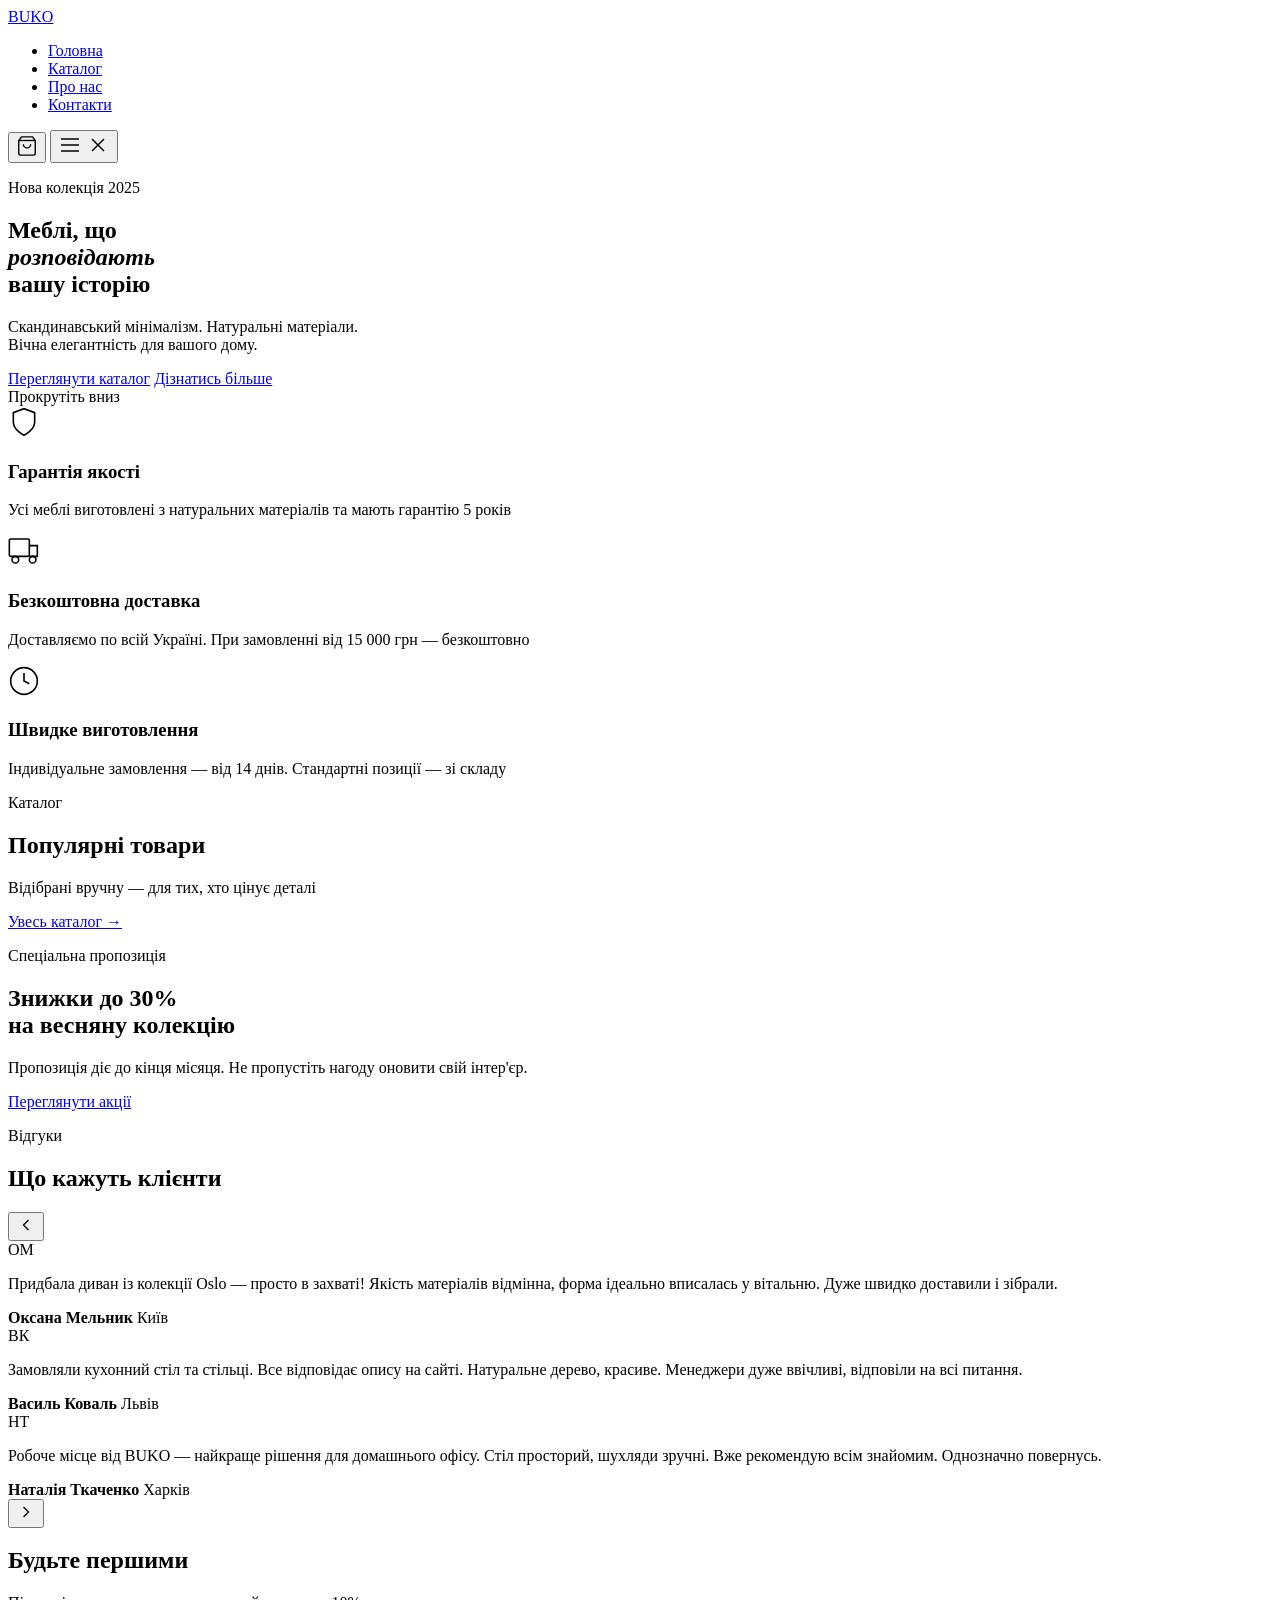
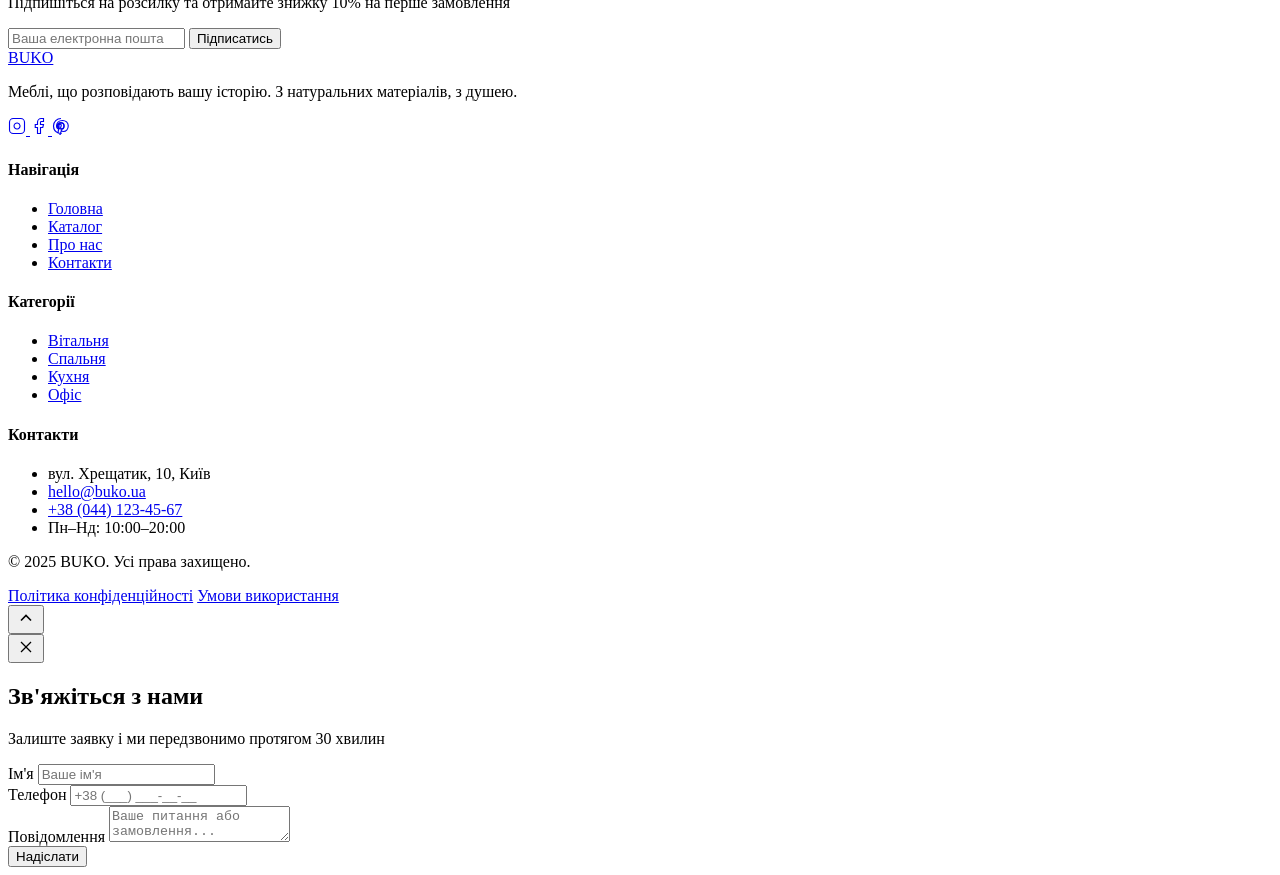
==== index.html @ d1906f58 "Create initial project structure" ====
<!DOCTYPE html>
<html lang="uk">
<head>
  <meta charset="UTF-8">
  <meta http-equiv="X-UA-Compatible" content="IE=edge">
  <meta name="viewport" content="width=device-width, initial-scale=1, minimum-scale=1">
  <meta name="description" content="BUKO — магазин сучасних меблів. Якісні меблі для вашого дому.">
  <title>BUKO — Магазин меблів</title>
  <link rel="icon" type="image/png" href="data:image/svg+xml,<svg xmlns='http://www.w3.org/2000/svg' viewBox='0 0 100 100'><text y='.9em' font-size='90'>🪑</text></svg>">
  <link rel="preconnect" href="https://fonts.googleapis.com">
  <link rel="preconnect" href="https://fonts.gstatic.com" crossorigin>
  <link href="https://fonts.googleapis.com/css2?family=Cormorant+Garamond:ital,wght@0,300;0,400;0,600;1,300;1,400&family=DM+Sans:wght@300;400;500&display=swap" rel="stylesheet">
  <link rel="stylesheet" href="style.css">
</head>
<body>

  <!-- HEADER -->
  <header class="header" id="header">
    <div class="header__inner">
      <a href="index.html" class="logo">BUKO</a>
      <nav class="nav" id="menuList">
        <ul class="nav__list">
          <li class="nav__item"><a href="index.html" class="nav__link nav__link--active">Головна</a></li>
          <li class="nav__item"><a href="products.html" class="nav__link">Каталог</a></li>
          <li class="nav__item"><a href="about.html" class="nav__link">Про нас</a></li>
          <li class="nav__item"><a href="contacts.html" class="nav__link">Контакти</a></li>
        </ul>
      </nav>
      <div class="header__actions">
        <button class="btn-icon" onclick="openModal()" title="Кошик">
          <svg width="22" height="22" viewBox="0 0 24 24" fill="none" stroke="currentColor" stroke-width="1.5"><path d="M6 2L3 6v14a2 2 0 002 2h14a2 2 0 002-2V6l-3-4z"/><line x1="3" y1="6" x2="21" y2="6"/><path d="M16 10a4 4 0 01-8 0"/></svg>
        </button>
        <button class="burger" id="burgerIcons" aria-label="Меню">
          <span id="iconBars">
            <svg width="24" height="24" viewBox="0 0 24 24" fill="none" stroke="currentColor" stroke-width="1.5"><line x1="3" y1="6" x2="21" y2="6"/><line x1="3" y1="12" x2="21" y2="12"/><line x1="3" y1="18" x2="21" y2="18"/></svg>
          </span>
          <span id="iconXmark" class="hide">
            <svg width="24" height="24" viewBox="0 0 24 24" fill="none" stroke="currentColor" stroke-width="1.5"><line x1="18" y1="6" x2="6" y2="18"/><line x1="6" y1="6" x2="18" y2="18"/></svg>
          </span>
        </button>
      </div>
    </div>
  </header>

  <!-- HERO -->
  <section class="hero">
    <div class="hero__bg">
      <div class="hero__overlay"></div>
    </div>
    <div class="hero__content">
      <p class="hero__sub animate-fade-up">Нова колекція 2025</p>
      <h1 class="hero__title animate-fade-up">Меблі, що<br><em>розповідають</em><br>вашу історію</h1>
      <p class="hero__desc animate-fade-up">Скандинавський мінімалізм. Натуральні матеріали.<br>Вічна елегантність для вашого дому.</p>
      <div class="hero__btns animate-fade-up">
        <a href="products.html" class="btn btn--primary">Переглянути каталог</a>
        <a href="about.html" class="btn btn--ghost">Дізнатись більше</a>
      </div>
    </div>
    <div class="hero__scroll">
      <span>Прокрутіть вниз</span>
      <div class="scroll-line"></div>
    </div>
  </section>

  <!-- FEATURES -->
  <section class="features">
    <div class="container">
      <div class="features__grid">
        <div class="feature-card">
          <div class="feature-card__icon">
            <svg width="32" height="32" viewBox="0 0 24 24" fill="none" stroke="currentColor" stroke-width="1.2"><path d="M12 22s8-4 8-10V5l-8-3-8 3v7c0 6 8 10 8 10z"/></svg>
          </div>
          <h3>Гарантія якості</h3>
          <p>Усі меблі виготовлені з натуральних матеріалів та мають гарантію 5 років</p>
        </div>
        <div class="feature-card">
          <div class="feature-card__icon">
            <svg width="32" height="32" viewBox="0 0 24 24" fill="none" stroke="currentColor" stroke-width="1.2"><rect x="1" y="3" width="15" height="13" rx="1"/><path d="M16 8h6v8H16"/><circle cx="5.5" cy="18.5" r="2.5"/><circle cx="18.5" cy="18.5" r="2.5"/></svg>
          </div>
          <h3>Безкоштовна доставка</h3>
          <p>Доставляємо по всій Україні. При замовленні від 15 000 грн — безкоштовно</p>
        </div>
        <div class="feature-card">
          <div class="feature-card__icon">
            <svg width="32" height="32" viewBox="0 0 24 24" fill="none" stroke="currentColor" stroke-width="1.2"><path d="M12 22C6.477 22 2 17.523 2 12S6.477 2 12 2s10 4.477 10 10-4.477 10-10 10z"/><path d="M12 6v6l4 2"/></svg>
          </div>
          <h3>Швидке виготовлення</h3>
          <p>Індивідуальне замовлення — від 14 днів. Стандартні позиції — зі складу</p>
        </div>
      </div>
    </div>
  </section>

  <!-- PRODUCTS -->
  <section class="products-section" id="products">
    <div class="container">
      <div class="section-header">
        <p class="section-label">Каталог</p>
        <h2 class="section-title">Популярні товари</h2>
        <p class="section-desc">Відібрані вручну — для тих, хто цінує деталі</p>
      </div>
      <div class="products-grid" id="productsList"></div>
      <div class="section-footer">
        <a href="products.html" class="btn btn--outline">Увесь каталог →</a>
      </div>
    </div>
  </section>

  <!-- BANNER -->
  <section class="banner">
    <div class="banner__inner">
      <div class="banner__text">
        <p class="banner__label">Спеціальна пропозиція</p>
        <h2 class="banner__title">Знижки до <span>30%</span><br>на весняну колекцію</h2>
        <p class="banner__desc">Пропозиція діє до кінця місяця. Не пропустіть нагоду оновити свій інтер'єр.</p>
        <div class="countdown" id="countdown"></div>
        <a href="products.html" class="btn btn--primary">Переглянути акції</a>
      </div>
      <div class="banner__visual">
        <div class="banner__shape"></div>
      </div>
    </div>
  </section>

  <!-- TESTIMONIALS -->
  <section class="testimonials">
    <div class="container">
      <div class="section-header">
        <p class="section-label">Відгуки</p>
        <h2 class="section-title">Що кажуть клієнти</h2>
      </div>
      <div class="testimonials__slider">
        <button class="slider-btn slider-btn--prev" id="prevBtn">
          <svg width="20" height="20" viewBox="0 0 24 24" fill="none" stroke="currentColor" stroke-width="1.5"><polyline points="15 18 9 12 15 6"/></svg>
        </button>
        <div class="testimonials__track" id="testimonialsTrack">
          <div class="testimonial active">
            <div class="testimonial__avatar">ОМ</div>
            <p class="testimonial__text">Придбала диван із колекції Oslo — просто в захваті! Якість матеріалів відмінна, форма ідеально вписалась у вітальню. Дуже швидко доставили і зібрали.</p>
            <strong class="testimonial__name">Оксана Мельник</strong>
            <span class="testimonial__city">Київ</span>
          </div>
          <div class="testimonial">
            <div class="testimonial__avatar">ВК</div>
            <p class="testimonial__text">Замовляли кухонний стіл та стільці. Все відповідає опису на сайті. Натуральне дерево, красиве. Менеджери дуже ввічливі, відповіли на всі питання.</p>
            <strong class="testimonial__name">Василь Коваль</strong>
            <span class="testimonial__city">Львів</span>
          </div>
          <div class="testimonial">
            <div class="testimonial__avatar">НТ</div>
            <p class="testimonial__text">Робоче місце від BUKO — найкраще рішення для домашнього офісу. Стіл просторий, шухляди зручні. Вже рекомендую всім знайомим. Однозначно повернусь.</p>
            <strong class="testimonial__name">Наталія Ткаченко</strong>
            <span class="testimonial__city">Харків</span>
          </div>
        </div>
        <button class="slider-btn slider-btn--next" id="nextBtn">
          <svg width="20" height="20" viewBox="0 0 24 24" fill="none" stroke="currentColor" stroke-width="1.5"><polyline points="9 18 15 12 9 6"/></svg>
        </button>
      </div>
    </div>
  </section>

  <!-- NEWSLETTER -->
  <section class="newsletter">
    <div class="container">
      <div class="newsletter__inner">
        <div class="newsletter__text">
          <h2>Будьте першими</h2>
          <p>Підпишіться на розсилку та отримайте знижку 10% на перше замовлення</p>
        </div>
        <div class="newsletter__form">
          <input type="email" placeholder="Ваша електронна пошта" class="newsletter__input" id="newsletterEmail">
          <button class="btn btn--primary" onclick="subscribeNewsletter()">Підписатись</button>
        </div>
      </div>
    </div>
  </section>

  <!-- FOOTER -->
  <footer class="footer">
    <div class="container">
      <div class="footer__grid">
        <div class="footer__brand">
          <a href="index.html" class="logo logo--light">BUKO</a>
          <p>Меблі, що розповідають вашу історію. З натуральних матеріалів, з душею.</p>
          <div class="social-links">
            <a href="#" class="social-link" title="Instagram">
              <svg width="18" height="18" viewBox="0 0 24 24" fill="none" stroke="currentColor" stroke-width="1.5"><rect x="2" y="2" width="20" height="20" rx="5" ry="5"/><path d="M16 11.37A4 4 0 1112.63 8 4 4 0 0116 11.37z"/><line x1="17.5" y1="6.5" x2="17.51" y2="6.5"/></svg>
            </a>
            <a href="#" class="social-link" title="Facebook">
              <svg width="18" height="18" viewBox="0 0 24 24" fill="none" stroke="currentColor" stroke-width="1.5"><path d="M18 2h-3a5 5 0 00-5 5v3H7v4h3v8h4v-8h3l1-4h-4V7a1 1 0 011-1h3z"/></svg>
            </a>
            <a href="#" class="social-link" title="Pinterest">
              <svg width="18" height="18" viewBox="0 0 24 24" fill="none" stroke="currentColor" stroke-width="1.5"><path d="M8 12a4 4 0 108 0 4 4 0 00-8 0"/><path d="M12 2C6.477 2 2 6.477 2 12c0 4.236 2.636 7.855 6.356 9.312-.088-.791-.167-2.005.035-2.868.181-.78 1.172-4.97 1.172-4.97s-.299-.598-.299-1.482c0-1.388.806-2.428 1.808-2.428.852 0 1.265.64 1.265 1.408 0 .858-.546 2.14-.828 3.33-.236.995.499 1.806 1.476 1.806 1.772 0 3.136-1.867 3.136-4.563 0-2.387-1.715-4.057-4.163-4.057-2.836 0-4.5 2.127-4.5 4.326 0 .856.33 1.775.741 2.276a.3.3 0 01.069.284c-.076.313-.244.995-.277 1.134-.044.183-.145.222-.335.134C6.617 15.17 6 13.61 6 12c0-3.866 2.806-7.416 8.095-7.416 4.248 0 7.547 3.027 7.547 7.07 0 4.218-2.66 7.608-6.348 7.608-1.24 0-2.408-.645-2.808-1.404l-.762 2.846c-.276 1.062-1.022 2.394-1.524 3.205A10 10 0 0012 22C6.477 22 2 17.523 2 12S6.477 2 12 2z"/></svg>
            </a>
          </div>
        </div>
        <div class="footer__col">
          <h4>Навігація</h4>
          <ul>
            <li><a href="index.html">Головна</a></li>
            <li><a href="products.html">Каталог</a></li>
            <li><a href="about.html">Про нас</a></li>
            <li><a href="contacts.html">Контакти</a></li>
          </ul>
        </div>
        <div class="footer__col">
          <h4>Категорії</h4>
          <ul>
            <li><a href="products.html">Вітальня</a></li>
            <li><a href="products.html">Спальня</a></li>
            <li><a href="products.html">Кухня</a></li>
            <li><a href="products.html">Офіс</a></li>
          </ul>
        </div>
        <div class="footer__col">
          <h4>Контакти</h4>
          <ul>
            <li>вул. Хрещатик, 10, Київ</li>
            <li><a href="mailto:hello@buko.ua">hello@buko.ua</a></li>
            <li><a href="tel:+380441234567">+38 (044) 123-45-67</a></li>
            <li>Пн–Нд: 10:00–20:00</li>
          </ul>
        </div>
      </div>
      <div class="footer__bottom">
        <p>© 2025 BUKO. Усі права захищено.</p>
        <div class="footer__links">
          <a href="#">Політика конфіденційності</a>
          <a href="#">Умови використання</a>
        </div>
      </div>
    </div>
  </footer>

  <!-- BACK TO TOP -->
  <button class="back-to-top" id="backToTop" onclick="scrollToTop()" title="Вгору">
    <svg width="20" height="20" viewBox="0 0 24 24" fill="none" stroke="currentColor" stroke-width="2"><polyline points="18 15 12 9 6 15"/></svg>
  </button>

  <!-- MODAL -->
  <div class="modal-overlay" id="modalOverlay" onclick="closeModal(this)">
    <div class="modal" onclick="event.stopPropagation()">
      <button class="modal__close" onclick="closeModal()">
        <svg width="20" height="20" viewBox="0 0 24 24" fill="none" stroke="currentColor" stroke-width="1.5"><line x1="18" y1="6" x2="6" y2="18"/><line x1="6" y1="6" x2="18" y2="18"/></svg>
      </button>
      <h2 class="modal__title">Зв'яжіться з нами</h2>
      <p class="modal__sub">Залиште заявку і ми передзвонимо протягом 30 хвилин</p>
      <div class="modal__form">
        <div class="form-group">
          <label>Ім'я</label>
          <input type="text" placeholder="Ваше ім'я" class="form-input">
        </div>
        <div class="form-group">
          <label>Телефон</label>
          <input type="tel" placeholder="+38 (___) ___-__-__" class="form-input">
        </div>
        <div class="form-group">
          <label>Повідомлення</label>
          <textarea placeholder="Ваше питання або замовлення..." class="form-input form-textarea"></textarea>
        </div>
        <button class="btn btn--primary btn--full" onclick="submitForm()">Надіслати</button>
      </div>
    </div>
  </div>

  <script src="main.js"></script>
</body>
</html>
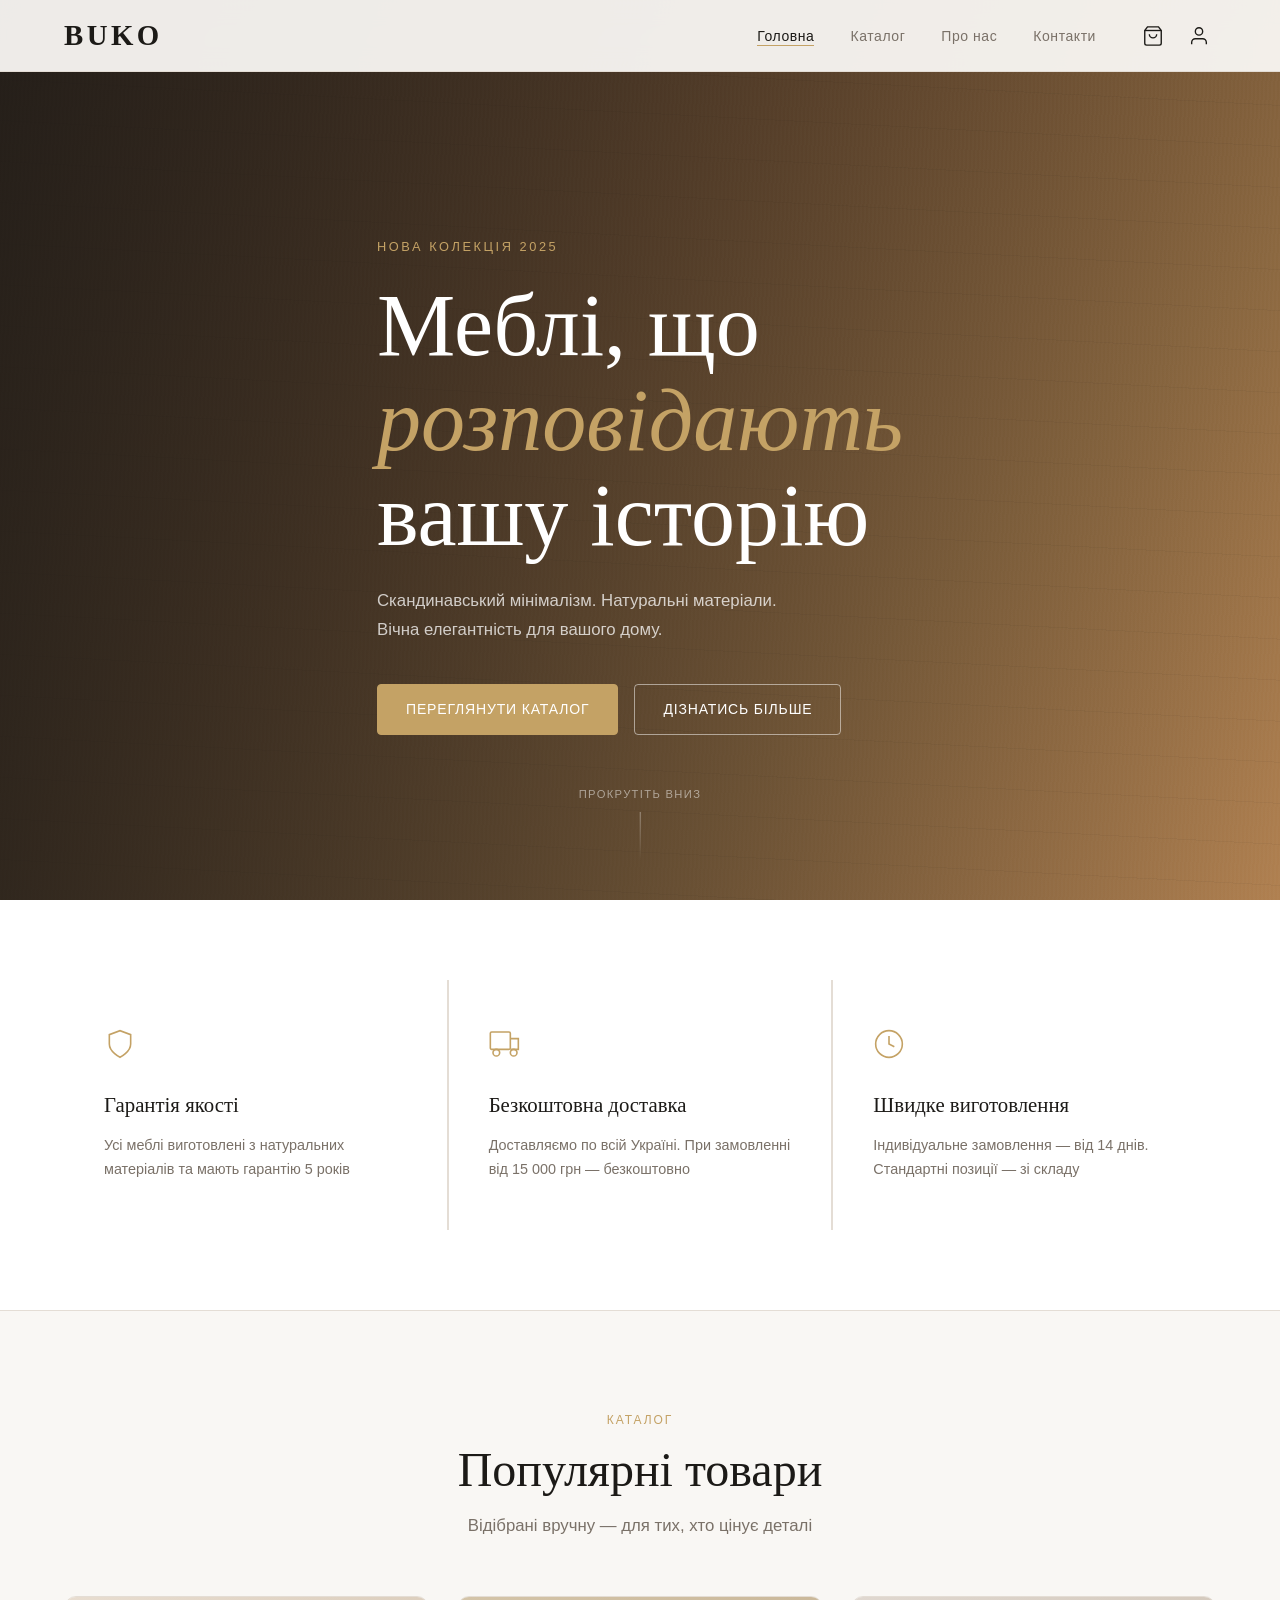
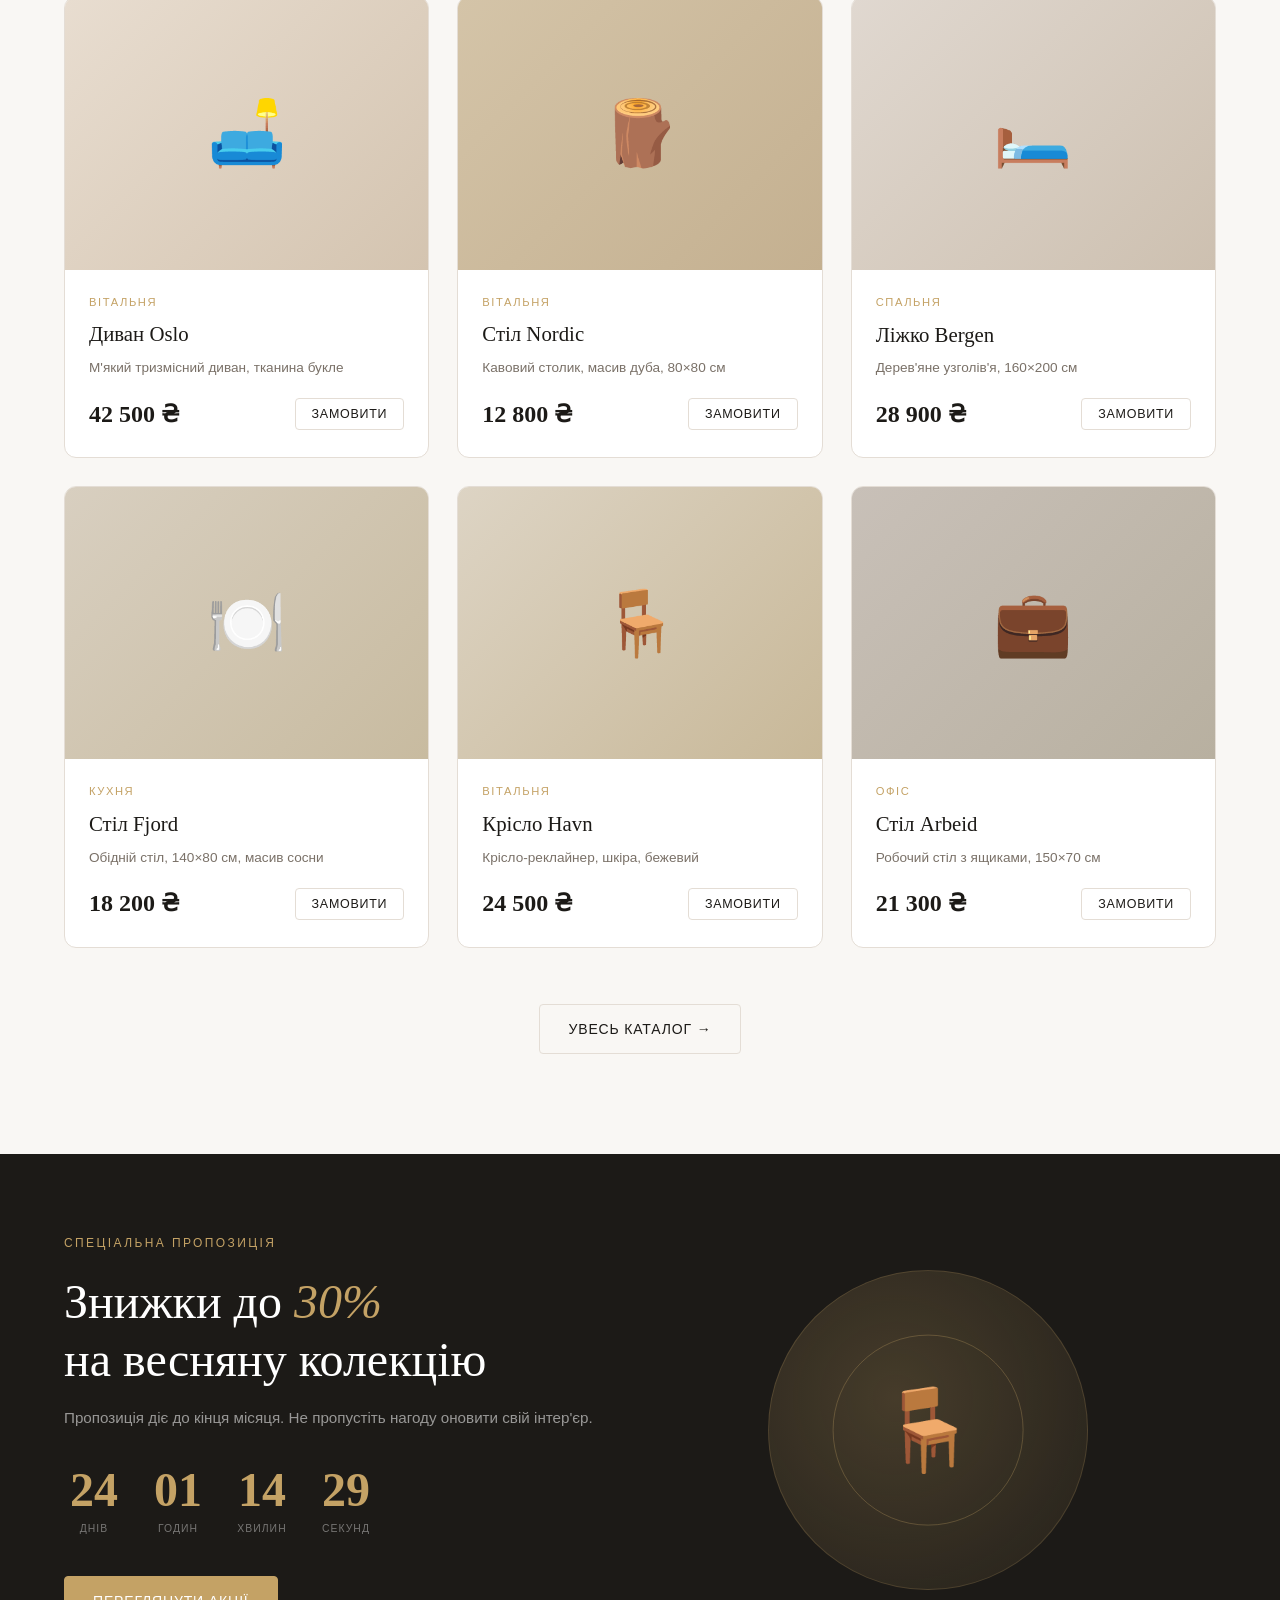
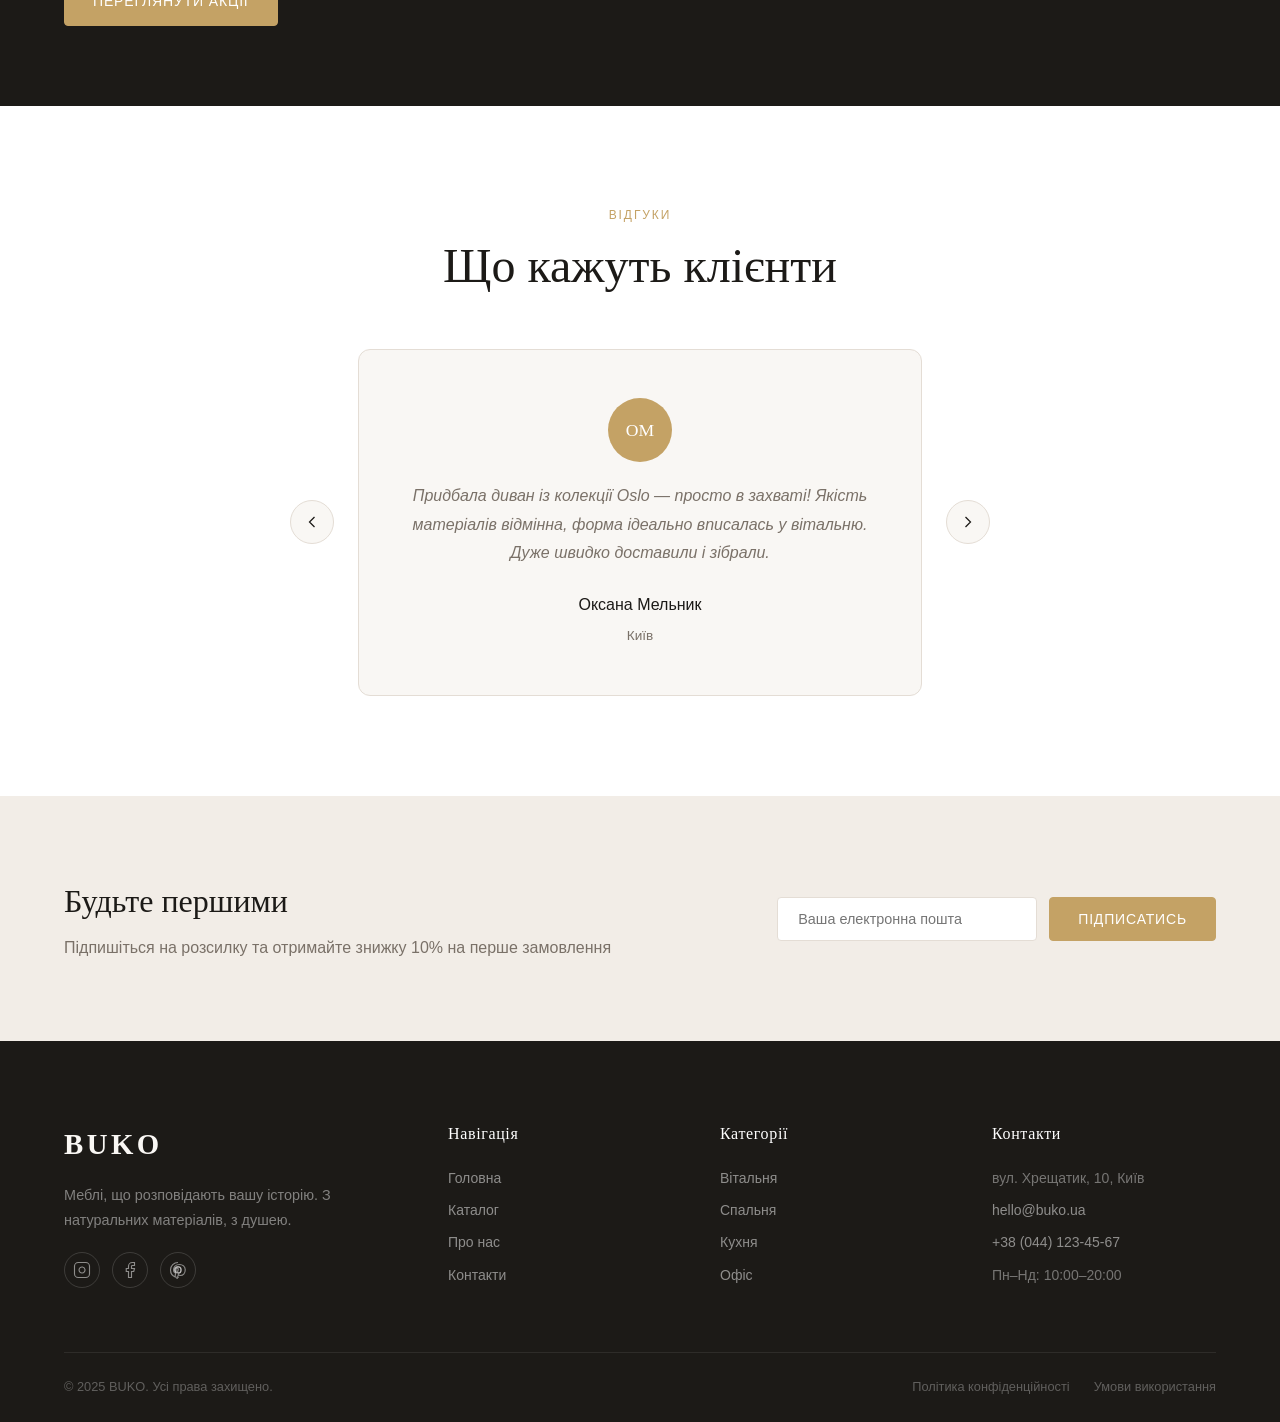
==== commit a31d5ab7: "Create main page" ====
--- a/index.html
+++ b/index.html
@@ -10,7 +10,7 @@
   <link rel="preconnect" href="https://fonts.googleapis.com">
   <link rel="preconnect" href="https://fonts.gstatic.com" crossorigin>
   <link href="https://fonts.googleapis.com/css2?family=Cormorant+Garamond:ital,wght@0,300;0,400;0,600;1,300;1,400&family=DM+Sans:wght@300;400;500&display=swap" rel="stylesheet">
-  <link rel="stylesheet" href="style.css">
+  <link rel="stylesheet" href="assets/css/style.css">
 </head>
 <body>
 
@@ -30,6 +30,9 @@
         <button class="btn-icon" onclick="openModal()" title="Кошик">
           <svg width="22" height="22" viewBox="0 0 24 24" fill="none" stroke="currentColor" stroke-width="1.5"><path d="M6 2L3 6v14a2 2 0 002 2h14a2 2 0 002-2V6l-3-4z"/><line x1="3" y1="6" x2="21" y2="6"/><path d="M16 10a4 4 0 01-8 0"/></svg>
         </button>
+        <button class="btn-icon" id="account-btn" title="Особистий кабінет">
+          <svg width="22" height="22" viewBox="0 0 24 24" fill="none" stroke="currentColor" stroke-width="1.5"><path d="M20 21v-2a4 4 0 00-4-4H8a4 4 0 00-4 4v2"/><circle cx="12" cy="7" r="4"/></svg>
+        </button>
         <button class="burger" id="burgerIcons" aria-label="Меню">
           <span id="iconBars">
             <svg width="24" height="24" viewBox="0 0 24 24" fill="none" stroke="currentColor" stroke-width="1.5"><line x1="3" y1="6" x2="21" y2="6"/><line x1="3" y1="12" x2="21" y2="12"/><line x1="3" y1="18" x2="21" y2="18"/></svg>
@@ -263,7 +266,29 @@
       </div>
     </div>
   </div>
-
-  <script src="main.js"></script>
+  <!-- Modal window authorization -->
+<div class="modal-overlay" id="auth-modal">
+  <div class="modal">
+    <button class="modal__close" id="close-auth-btn">&times;</button>
+    
+    <h3 class="modal__title">Вхід до кабінету</h3>
+    <p class="modal__sub">Введіть свої дані для авторизації на сайті BUKO</p>
+    
+    <form id="auth-form">
+      <div class="form-group">
+        <label for="auth-email">Електронна пошта</label>
+        <input type="email" id="auth-email" class="form-input" placeholder="your@email.com" required>
+      </div>
+      
+      <div class="form-group">
+        <label for="auth-password">Пароль</label>
+        <input type="password" id="auth-password" class="form-input" placeholder="••••••••" required>
+      </div>
+      
+      <button type="submit" class="btn btn--primary btn--full">Увійти</button>
+    </form>
+  </div>
+</div>
+  <script src="assets/js/main.js"></script>
 </body>
 </html>
--- a/assets/css/style.css
+++ b/assets/css/style.css
@@ -0,0 +1,992 @@
+/* =============================================
+   BUKO Furniture Store — style.css
+   ============================================= */
+
+/* === RESET & ROOT === */
+*, *::before, *::after { box-sizing: border-box; margin: 0; padding: 0; }
+
+:root {
+  --bg: #F9F7F4;
+  --bg-alt: #F2EDE7;
+  --bg-dark: #1C1A17;
+  --text: #1C1A17;
+  --text-muted: #7A7168;
+  --accent: #C4A265;
+  --accent-dark: #A8864D;
+  --white: #FFFFFF;
+  --border: #E4DDD5;
+  --font-display: 'Cormorant Garamond', Georgia, serif;
+  --font-body: 'DM Sans', sans-serif;
+  --radius: 4px;
+  --radius-lg: 12px;
+  --shadow: 0 4px 24px rgba(28,26,23,0.08);
+  --shadow-lg: 0 12px 48px rgba(28,26,23,0.14);
+  --transition: 0.3s ease;
+  --header-h: 72px;
+}
+
+html { scroll-behavior: smooth; font-size: 16px; }
+
+body {
+  font-family: var(--font-body);
+  background: var(--bg);
+  color: var(--text);
+  line-height: 1.6;
+  -webkit-font-smoothing: antialiased;
+}
+
+img { max-width: 100%; display: block; }
+a { text-decoration: none; color: inherit; transition: color var(--transition); }
+ul { list-style: none; }
+
+.container {
+  max-width: 1200px;
+  margin: 0 auto;
+  padding: 0 24px;
+}
+
+/* === HEADER === */
+.header {
+  position: fixed;
+  top: 0; left: 0; right: 0;
+  z-index: 100;
+  height: var(--header-h);
+  background: rgba(249,247,244,0.95);
+  -webkit-backdrop-filter: blur(12px);
+  backdrop-filter: blur(12px);
+  border-bottom: 1px solid var(--border);
+  transition: box-shadow var(--transition);
+}
+.header.scrolled { box-shadow: var(--shadow); }
+
+.header__inner {
+  max-width: 1200px;
+  margin: 0 auto;
+  padding: 0 24px;
+  height: 100%;
+  display: flex;
+  align-items: center;
+  gap: 40px;
+}
+
+.logo {
+  font-family: var(--font-display);
+  font-size: 1.8rem;
+  font-weight: 600;
+  letter-spacing: 0.12em;
+  color: var(--text);
+  flex-shrink: 0;
+}
+.logo--light { color: var(--bg); }
+
+.nav { margin-left: auto; }
+.nav__list { display: flex; gap: 36px; }
+.nav__link {
+  font-size: 0.875rem;
+  font-weight: 400;
+  letter-spacing: 0.04em;
+  color: var(--text-muted);
+  transition: color var(--transition);
+  position: relative;
+}
+.nav__link::after {
+  content: '';
+  position: absolute;
+  bottom: -2px; left: 0; right: 0;
+  height: 1px;
+  background: var(--accent);
+  transform: scaleX(0);
+  transition: transform var(--transition);
+}
+.nav__link:hover, .nav__link--active { color: var(--text); }
+.nav__link--active::after, .nav__link:hover::after { transform: scaleX(1); }
+
+.header__actions { display: flex; align-items: center; gap: 12px; }
+
+.btn-icon {
+  background: none;
+  border: none;
+  cursor: pointer;
+  color: var(--text);
+  padding: 6px;
+  display: flex;
+  align-items: center;
+  justify-content: center;
+  border-radius: var(--radius);
+  transition: color var(--transition);
+}
+.btn-icon:hover { color: var(--accent); }
+
+.burger {
+  display: none;
+  background: none;
+  border: none;
+  cursor: pointer;
+  color: var(--text);
+  padding: 4px;
+}
+
+.hide { display: none !important; }
+
+/* === BUTTONS === */
+.btn {
+  display: inline-flex;
+  align-items: center;
+  gap: 8px;
+  padding: 13px 28px;
+  font-family: var(--font-body);
+  font-size: 0.875rem;
+  font-weight: 500;
+  letter-spacing: 0.06em;
+  border-radius: var(--radius);
+  border: 1.5px solid transparent;
+  cursor: pointer;
+  transition: all var(--transition);
+  text-transform: uppercase;
+}
+.btn--primary {
+  background: var(--accent);
+  color: var(--white);
+  border-color: var(--accent);
+}
+.btn--primary:hover {
+  background: var(--accent-dark);
+  border-color: var(--accent-dark);
+  transform: translateY(-1px);
+  box-shadow: 0 4px 16px rgba(196,162,101,0.35);
+}
+.btn--ghost {
+  background: transparent;
+  color: var(--white);
+  border-color: rgba(255,255,255,0.5);
+}
+.btn--ghost:hover {
+  background: rgba(255,255,255,0.12);
+  border-color: var(--white);
+}
+.btn--outline {
+  background: transparent;
+  color: var(--text);
+  border-color: var(--border);
+}
+.btn--outline:hover {
+  border-color: var(--accent);
+  color: var(--accent);
+}
+.btn--full { width: 100%; justify-content: center; }
+
+/* === SECTION COMMON === */
+.section-header { text-align: center; margin-bottom: 56px; }
+.section-label {
+  font-size: 0.75rem;
+  letter-spacing: 0.16em;
+  text-transform: uppercase;
+  color: var(--accent);
+  font-weight: 500;
+  margin-bottom: 12px;
+}
+.section-title {
+  font-family: var(--font-display);
+  font-size: clamp(2rem, 4vw, 3rem);
+  font-weight: 400;
+  line-height: 1.15;
+  color: var(--text);
+}
+.section-title em { font-style: italic; color: var(--accent); }
+.section-desc { margin-top: 16px; color: var(--text-muted); font-size: 1.05rem; }
+.section-footer { text-align: center; margin-top: 56px; }
+
+/* === HERO === */
+.hero {
+  position: relative;
+  height: 100vh;
+  min-height: 600px;
+  display: flex;
+  align-items: center;
+  overflow: hidden;
+}
+
+.hero__bg {
+  position: absolute;
+  inset: 0;
+  background:
+    linear-gradient(135deg, #3d2b1f 0%, #6b4c30 40%, #8b6840 70%, #b08050 100%);
+}
+
+/* Decorative wood-grain texture via CSS */
+.hero__bg::before {
+  content: '';
+  position: absolute;
+  inset: 0;
+  background-image:
+    repeating-linear-gradient(
+      93deg,
+      transparent 0px, transparent 2px,
+      rgba(255,255,255,0.015) 2px, rgba(255,255,255,0.015) 4px
+    ),
+    repeating-linear-gradient(
+      3deg,
+      transparent 0px, transparent 40px,
+      rgba(0,0,0,0.04) 40px, rgba(0,0,0,0.04) 41px
+    );
+}
+
+.hero__overlay {
+  position: absolute;
+  inset: 0;
+  background: linear-gradient(to right, rgba(28,26,23,0.75) 0%, rgba(28,26,23,0.2) 70%, transparent 100%);
+}
+
+.hero__content {
+  position: relative;
+  z-index: 2;
+  max-width: 1200px;
+  margin: 0 auto;
+  padding: 0 24px;
+  padding-top: var(--header-h);
+}
+
+.hero__sub {
+  font-size: 0.8rem;
+  letter-spacing: 0.2em;
+  text-transform: uppercase;
+  color: var(--accent);
+  margin-bottom: 20px;
+}
+
+.hero__title {
+  font-family: var(--font-display);
+  font-size: clamp(3rem, 7vw, 5.5rem);
+  font-weight: 300;
+  line-height: 1.08;
+  color: var(--white);
+  margin-bottom: 24px;
+}
+.hero__title em { font-style: italic; color: var(--accent); }
+
+.hero__desc {
+  font-size: 1.05rem;
+  color: rgba(255,255,255,0.75);
+  margin-bottom: 40px;
+  line-height: 1.7;
+}
+
+.hero__btns { display: flex; gap: 16px; flex-wrap: wrap; }
+
+.hero__scroll {
+  position: absolute;
+  bottom: 40px;
+  left: 50%;
+  transform: translateX(-50%);
+  text-align: center;
+  color: rgba(255,255,255,0.5);
+  font-size: 0.7rem;
+  letter-spacing: 0.12em;
+  text-transform: uppercase;
+}
+.scroll-line {
+  width: 1px;
+  height: 48px;
+  background: linear-gradient(to bottom, rgba(255,255,255,0.4), transparent);
+  margin: 8px auto 0;
+  animation: scrollPulse 2s ease-in-out infinite;
+}
+@keyframes scrollPulse {
+  0%, 100% { opacity: 0.4; transform: scaleY(1); }
+  50% { opacity: 1; transform: scaleY(1.1); }
+}
+
+/* Animate-on-load */
+.animate-fade-up {
+  opacity: 0;
+  transform: translateY(24px);
+  animation: fadeUp 0.7s ease forwards;
+}
+.hero__sub.animate-fade-up { animation-delay: 0.1s; }
+.hero__title.animate-fade-up { animation-delay: 0.25s; }
+.hero__desc.animate-fade-up { animation-delay: 0.4s; }
+.hero__btns.animate-fade-up { animation-delay: 0.55s; }
+
+@keyframes fadeUp {
+  to { opacity: 1; transform: translateY(0); }
+}
+
+/* === FEATURES === */
+.features {
+  padding: 80px 0;
+  background: var(--white);
+  border-bottom: 1px solid var(--border);
+}
+.features__grid {
+  display: grid;
+  grid-template-columns: repeat(3, 1fr);
+  gap: 2px;
+  background: var(--border);
+}
+.feature-card {
+  background: var(--white);
+  padding: 48px 40px;
+}
+.feature-card__icon {
+  color: var(--accent);
+  margin-bottom: 20px;
+}
+.feature-card h3 {
+  font-family: var(--font-display);
+  font-size: 1.3rem;
+  font-weight: 400;
+  margin-bottom: 12px;
+}
+.feature-card p { color: var(--text-muted); font-size: 0.9rem; line-height: 1.7; }
+
+/* === PRODUCTS === */
+.products-section { padding: 100px 0; }
+.products-grid {
+  display: grid;
+  grid-template-columns: repeat(3, 1fr);
+  gap: 28px;
+}
+.product-card {
+  background: var(--white);
+  border: 1px solid var(--border);
+  border-radius: var(--radius-lg);
+  overflow: hidden;
+  transition: transform var(--transition), box-shadow var(--transition), opacity var(--transition);
+  cursor: pointer;
+}
+.product-card:hover {
+  transform: translateY(-4px);
+  box-shadow: var(--shadow-lg);
+}
+.product-card__img {
+  aspect-ratio: 4/3;
+  overflow: hidden;
+  background: var(--bg-alt);
+  position: relative;
+}
+.product-card__visual {
+  width: 100%;
+  height: 100%;
+  display: flex;
+  align-items: center;
+  justify-content: center;
+  transition: transform var(--transition);
+}
+.product-card:hover .product-card__visual { transform: scale(1.04); }
+.product-card__body { padding: 24px; }
+.product-card__cat {
+  font-size: 0.7rem;
+  letter-spacing: 0.14em;
+  text-transform: uppercase;
+  color: var(--accent);
+  margin-bottom: 6px;
+}
+.product-card__name {
+  font-family: var(--font-display);
+  font-size: 1.3rem;
+  font-weight: 400;
+  margin-bottom: 6px;
+}
+.product-card__desc { font-size: 0.85rem; color: var(--text-muted); margin-bottom: 16px; }
+.product-card__footer { display: flex; align-items: center; justify-content: space-between; }
+.product-card__price {
+  font-family: var(--font-display);
+  font-size: 1.5rem;
+  font-weight: 600;
+  color: var(--text);
+}
+.product-card__btn {
+  background: none;
+  border: 1.5px solid var(--border);
+  padding: 8px 16px;
+  font-size: 0.78rem;
+  font-family: var(--font-body);
+  letter-spacing: 0.06em;
+  text-transform: uppercase;
+  cursor: pointer;
+  border-radius: var(--radius);
+  color: var(--text);
+  transition: all var(--transition);
+}
+.product-card__btn:hover {
+  background: var(--accent);
+  border-color: var(--accent);
+  color: var(--white);
+}
+
+/* === BANNER === */
+.banner {
+  background: var(--bg-dark);
+  overflow: hidden;
+  padding: 0;
+}
+.banner__inner {
+  max-width: 1200px;
+  margin: 0 auto;
+  padding: 0 24px;
+  display: grid;
+  grid-template-columns: 1fr 1fr;
+  min-height: 480px;
+  align-items: center;
+}
+.banner__text { padding: 80px 0; }
+.banner__label {
+  font-size: 0.75rem;
+  letter-spacing: 0.2em;
+  text-transform: uppercase;
+  color: var(--accent);
+  margin-bottom: 20px;
+}
+.banner__title {
+  font-family: var(--font-display);
+  font-size: clamp(2rem, 4vw, 3rem);
+  font-weight: 300;
+  color: var(--white);
+  margin-bottom: 16px;
+  line-height: 1.2;
+}
+.banner__title span { color: var(--accent); font-style: italic; }
+.banner__desc { color: rgba(255,255,255,0.55); font-size: 0.95rem; margin-bottom: 36px; line-height: 1.7; }
+
+.countdown {
+  display: flex;
+  gap: 24px;
+  margin-bottom: 36px;
+  flex-wrap: wrap;
+}
+.countdown__item { text-align: center; }
+.countdown__num {
+  display: block;
+  font-family: var(--font-display);
+  font-size: 3rem;
+  font-weight: 600;
+  color: var(--accent);
+  line-height: 1;
+  min-width: 60px;
+}
+.countdown__label {
+  font-size: 0.65rem;
+  letter-spacing: 0.1em;
+  text-transform: uppercase;
+  color: rgba(255,255,255,0.4);
+  margin-top: 4px;
+}
+
+.banner__visual {
+  display: flex;
+  align-items: center;
+  justify-content: center;
+  height: 100%;
+  position: relative;
+}
+.banner__shape {
+  width: 320px;
+  height: 320px;
+  border-radius: 50%;
+  background: radial-gradient(circle at 40% 40%, rgba(196,162,101,0.25), rgba(196,162,101,0.05));
+  border: 1px solid rgba(196,162,101,0.2);
+  position: relative;
+}
+.banner__shape::before {
+  content: '';
+  position: absolute;
+  top: 50%; left: 50%;
+  transform: translate(-50%,-50%);
+  width: 60%;
+  height: 60%;
+  border-radius: 50%;
+  border: 1px solid rgba(196,162,101,0.3);
+}
+.banner__shape::after {
+  content: '🪑';
+  position: absolute;
+  top: 50%; left: 50%;
+  transform: translate(-50%,-50%);
+  font-size: 5rem;
+}
+
+/* === TESTIMONIALS === */
+.testimonials { padding: 100px 0; background: var(--white); }
+.testimonials__slider {
+  position: relative;
+  display: flex;
+  align-items: center;
+  gap: 24px;
+  max-width: 700px;
+  margin: 0 auto;
+}
+.testimonials__track { flex: 1; position: relative; }
+.testimonial {
+  display: none;
+  text-align: center;
+  padding: 48px;
+  border: 1px solid var(--border);
+  border-radius: var(--radius-lg);
+  background: var(--bg);
+  animation: fadeSlide 0.4s ease;
+}
+.testimonial.active { display: block; }
+@keyframes fadeSlide {
+  from { opacity: 0; transform: translateX(20px); }
+  to { opacity: 1; transform: translateX(0); }
+}
+.testimonial__avatar {
+  width: 64px; height: 64px;
+  border-radius: 50%;
+  background: var(--accent);
+  color: var(--white);
+  font-family: var(--font-display);
+  font-size: 1.1rem;
+  display: flex;
+  align-items: center;
+  justify-content: center;
+  margin: 0 auto 20px;
+}
+.testimonial__text {
+  font-size: 1rem;
+  color: var(--text-muted);
+  line-height: 1.8;
+  margin-bottom: 24px;
+  font-style: italic;
+}
+.testimonial__name { display: block; font-weight: 500; margin-bottom: 4px; }
+.testimonial__city { font-size: 0.85rem; color: var(--text-muted); }
+
+.slider-btn {
+  background: var(--bg);
+  border: 1.5px solid var(--border);
+  width: 44px; height: 44px;
+  border-radius: 50%;
+  cursor: pointer;
+  display: flex;
+  align-items: center;
+  justify-content: center;
+  color: var(--text);
+  flex-shrink: 0;
+  transition: all var(--transition);
+}
+.slider-btn:hover { border-color: var(--accent); color: var(--accent); }
+
+/* === NEWSLETTER === */
+.newsletter { padding: 80px 0; background: var(--bg-alt); }
+.newsletter__inner {
+  display: flex;
+  align-items: center;
+  justify-content: space-between;
+  gap: 48px;
+  flex-wrap: wrap;
+}
+.newsletter__text h2 {
+  font-family: var(--font-display);
+  font-size: 2rem;
+  font-weight: 400;
+  margin-bottom: 8px;
+}
+.newsletter__text p { color: var(--text-muted); }
+.newsletter__form { display: flex; gap: 12px; flex-wrap: wrap; }
+.newsletter__input {
+  padding: 13px 20px;
+  border: 1.5px solid var(--border);
+  border-radius: var(--radius);
+  background: var(--white);
+  font-family: var(--font-body);
+  font-size: 0.9rem;
+  outline: none;
+  min-width: 260px;
+  transition: border-color var(--transition);
+}
+.newsletter__input:focus { border-color: var(--accent); }
+
+/* === FOOTER === */
+.footer {
+  background: var(--bg-dark);
+  color: rgba(255,255,255,0.65);
+  padding: 80px 0 0;
+}
+.footer__grid {
+  display: grid;
+  grid-template-columns: 1.5fr 1fr 1fr 1fr;
+  gap: 48px;
+  padding-bottom: 64px;
+  border-bottom: 1px solid rgba(255,255,255,0.08);
+}
+.footer__brand p { font-size: 0.9rem; line-height: 1.7; margin-top: 16px; color: rgba(255,255,255,0.45); }
+.footer__col h4 {
+  font-family: var(--font-display);
+  font-size: 1rem;
+  font-weight: 400;
+  color: var(--white);
+  margin-bottom: 20px;
+  letter-spacing: 0.04em;
+}
+.footer__col ul { display: flex; flex-direction: column; gap: 10px; }
+.footer__col li { font-size: 0.875rem; }
+.footer__col a { color: rgba(255,255,255,0.5); transition: color var(--transition); }
+.footer__col a:hover { color: var(--accent); }
+.footer__col li:not(:has(a)) { color: rgba(255,255,255,0.4); }
+
+.social-links { display: flex; gap: 12px; margin-top: 20px; }
+.social-link {
+  width: 36px; height: 36px;
+  border: 1px solid rgba(255,255,255,0.15);
+  border-radius: 50%;
+  display: flex;
+  align-items: center;
+  justify-content: center;
+  color: rgba(255,255,255,0.5);
+  transition: all var(--transition);
+}
+.social-link:hover { border-color: var(--accent); color: var(--accent); }
+
+.footer__bottom {
+  padding: 24px 0;
+  display: flex;
+  align-items: center;
+  justify-content: space-between;
+  flex-wrap: wrap;
+  gap: 12px;
+}
+.footer__bottom p { font-size: 0.8rem; color: rgba(255,255,255,0.3); }
+.footer__links { display: flex; gap: 24px; }
+.footer__links a { font-size: 0.8rem; color: rgba(255,255,255,0.3); transition: color var(--transition); }
+.footer__links a:hover { color: rgba(255,255,255,0.6); }
+
+/* === BACK TO TOP === */
+.back-to-top {
+  position: fixed;
+  bottom: 32px; right: 32px;
+  width: 48px; height: 48px;
+  background: var(--bg-dark);
+  color: var(--white);
+  border: none;
+  border-radius: 50%;
+  cursor: pointer;
+  display: flex;
+  align-items: center;
+  justify-content: center;
+  box-shadow: var(--shadow-lg);
+  opacity: 0;
+  pointer-events: none;
+  transition: opacity var(--transition), transform var(--transition);
+  z-index: 50;
+}
+.back-to-top.visible {
+  opacity: 1;
+  pointer-events: all;
+}
+.back-to-top:hover { transform: translateY(-3px); }
+
+/* === MODAL === */
+.modal-overlay {
+  position: fixed;
+  inset: 0;
+  background: rgba(28,26,23,0.6);
+  -webkit-backdrop-filter: blur(4px);
+  backdrop-filter: blur(4px);
+  z-index: 200;
+  display: flex;
+  align-items: center;
+  justify-content: center;
+  padding: 24px;
+  opacity: 0;
+  pointer-events: none;
+  transition: opacity var(--transition);
+}
+.modal-overlay.open {
+  opacity: 1;
+  pointer-events: all;
+}
+.modal {
+  background: var(--white);
+  border-radius: var(--radius-lg);
+  padding: 48px;
+  width: 100%;
+  max-width: 480px;
+  position: relative;
+  transform: translateY(20px);
+  transition: transform var(--transition);
+}
+.modal-overlay.open .modal { transform: translateY(0); }
+.modal__close {
+  position: absolute;
+  top: 16px; right: 16px;
+  background: none;
+  border: none;
+  cursor: pointer;
+  color: var(--text-muted);
+  padding: 4px;
+  border-radius: var(--radius);
+  transition: color var(--transition);
+}
+.modal__close:hover { color: var(--text); }
+.modal__title {
+  font-family: var(--font-display);
+  font-size: 1.8rem;
+  font-weight: 400;
+  margin-bottom: 8px;
+}
+.modal__sub { color: var(--text-muted); font-size: 0.9rem; margin-bottom: 32px; }
+
+/* === FORM === */
+.form-group { margin-bottom: 20px; }
+.form-group label {
+  display: block;
+  font-size: 0.8rem;
+  font-weight: 500;
+  letter-spacing: 0.06em;
+  text-transform: uppercase;
+  color: var(--text-muted);
+  margin-bottom: 8px;
+}
+.form-input {
+  width: 100%;
+  padding: 13px 16px;
+  border: 1.5px solid var(--border);
+  border-radius: var(--radius);
+  background: var(--bg);
+  font-family: var(--font-body);
+  font-size: 0.9rem;
+  color: var(--text);
+  outline: none;
+  transition: border-color var(--transition);
+  -webkit-appearance: none;
+  appearance: none;
+}
+.form-input:focus { border-color: var(--accent); background: var(--white); }
+.form-textarea { min-height: 120px; resize: vertical; }
+.form-select { cursor: pointer; }
+
+.form-row { display: grid; grid-template-columns: 1fr 1fr; gap: 16px; }
+
+/* === PAGE HERO === */
+.page-hero {
+  background: linear-gradient(135deg, #2C221A, #5C3D23);
+  padding: calc(var(--header-h) + 60px) 0 60px;
+}
+.page-hero--sm { min-height: 280px; }
+.page-hero__content {
+  max-width: 1200px;
+  margin: 0 auto;
+  padding: 0 24px;
+}
+.breadcrumb { font-size: 0.8rem; color: rgba(255,255,255,0.4); margin-bottom: 16px; }
+.breadcrumb a { color: rgba(255,255,255,0.4); }
+.breadcrumb a:hover { color: var(--accent); }
+.page-hero h1 {
+  font-family: var(--font-display);
+  font-size: clamp(2.5rem, 5vw, 4rem);
+  font-weight: 300;
+  color: var(--white);
+  margin-bottom: 12px;
+}
+.page-hero p { color: rgba(255,255,255,0.55); font-size: 1.05rem; }
+
+/* === CATALOG === */
+.catalog-section { padding: 64px 0 100px; }
+
+.tabs {
+  display: flex;
+  gap: 0;
+  margin-bottom: 48px;
+  border-bottom: 1px solid var(--border);
+  overflow-x: auto;
+}
+.tab {
+  padding: 14px 24px;
+  background: none;
+  border: none;
+  border-bottom: 2px solid transparent;
+  margin-bottom: -1px;
+  font-family: var(--font-body);
+  font-size: 0.85rem;
+  letter-spacing: 0.06em;
+  text-transform: uppercase;
+  color: var(--text-muted);
+  cursor: pointer;
+  transition: all var(--transition);
+  white-space: nowrap;
+}
+.tab:hover { color: var(--text); }
+.tab--active { color: var(--text); border-bottom-color: var(--accent); }
+
+/* === ABOUT PAGE === */
+.about-intro { padding: 100px 0; }
+.about-intro__grid { display: grid; grid-template-columns: 1fr 1fr; gap: 80px; align-items: center; }
+.about-intro__text .section-title { text-align: left; }
+.about-intro__text .section-label { margin-bottom: 12px; }
+.about-intro__text p { color: var(--text-muted); line-height: 1.8; margin-bottom: 16px; }
+
+.about-stats { display: flex; gap: 40px; margin-top: 40px; padding-top: 40px; border-top: 1px solid var(--border); }
+.stat strong {
+  display: block;
+  font-family: var(--font-display);
+  font-size: 2rem;
+  font-weight: 600;
+  color: var(--accent);
+  line-height: 1;
+}
+.stat span { font-size: 0.8rem; color: var(--text-muted); letter-spacing: 0.04em; margin-top: 4px; display: block; }
+
+.about-img-block { position: relative; height: 480px; }
+.about-img {
+  position: absolute;
+  border-radius: var(--radius-lg);
+  overflow: hidden;
+}
+.about-img--1 {
+  top: 0; left: 0;
+  width: 72%; height: 72%;
+  background: linear-gradient(135deg, #6b4c30, #c4a265);
+}
+.about-img--1::after { content: '🛋️'; position: absolute; top: 50%; left: 50%; transform: translate(-50%,-50%); font-size: 5rem; opacity: 0.4; }
+.about-img--2 {
+  bottom: 0; right: 0;
+  width: 58%; height: 55%;
+  background: linear-gradient(135deg, #3d2b1f, #8b6840);
+}
+.about-img--2::after { content: '🪑'; position: absolute; top: 50%; left: 50%; transform: translate(-50%,-50%); font-size: 4rem; opacity: 0.4; }
+
+.values { padding: 80px 0; background: var(--bg-alt); }
+.values__grid {
+  display: grid;
+  grid-template-columns: repeat(4, 1fr);
+  gap: 24px;
+}
+.value-card { background: var(--white); padding: 36px 28px; border-radius: var(--radius-lg); }
+.value-card__num {
+  font-family: var(--font-display);
+  font-size: 2.5rem;
+  font-weight: 300;
+  color: var(--accent);
+  opacity: 0.4;
+  line-height: 1;
+  margin-bottom: 16px;
+}
+.value-card h3 { font-family: var(--font-display); font-size: 1.2rem; font-weight: 400; margin-bottom: 12px; }
+.value-card p { font-size: 0.875rem; color: var(--text-muted); line-height: 1.7; }
+
+.team { padding: 100px 0; }
+.team__grid { display: grid; grid-template-columns: repeat(3, 1fr); gap: 28px; }
+.team-card { text-align: center; padding: 40px 24px; border: 1px solid var(--border); border-radius: var(--radius-lg); }
+.team-card__avatar {
+  width: 80px; height: 80px;
+  border-radius: 50%;
+  background: linear-gradient(135deg, var(--accent), var(--accent-dark));
+  color: var(--white);
+  font-family: var(--font-display);
+  font-size: 1.4rem;
+  display: flex;
+  align-items: center;
+  justify-content: center;
+  margin: 0 auto 20px;
+}
+.team-card h3 { font-family: var(--font-display); font-size: 1.3rem; font-weight: 400; margin-bottom: 6px; }
+.team-card p { font-size: 0.875rem; color: var(--text-muted); }
+
+/* === CONTACTS PAGE === */
+.contacts-section { padding: 80px 0; }
+.contacts__grid { display: grid; grid-template-columns: 1.2fr 1fr; gap: 80px; align-items: start; }
+.contact-form-block h2, .contact-info-block h2 { font-family: var(--font-display); font-size: 2rem; font-weight: 400; margin-bottom: 8px; }
+.contact-form-block > p, .contact-info-block > p { color: var(--text-muted); margin-bottom: 32px; }
+.contact-form { margin-top: 32px; }
+
+.contact-items { display: flex; flex-direction: column; gap: 24px; margin: 32px 0 32px; }
+.contact-item { display: flex; gap: 16px; align-items: flex-start; }
+.contact-item__icon {
+  width: 40px; height: 40px;
+  background: var(--bg-alt);
+  border-radius: 50%;
+  display: flex;
+  align-items: center;
+  justify-content: center;
+  color: var(--accent);
+  flex-shrink: 0;
+}
+.contact-item strong { display: block; margin-bottom: 4px; font-size: 0.85rem; letter-spacing: 0.04em; }
+.contact-item p, .contact-item a { font-size: 0.9rem; color: var(--text-muted); }
+.contact-item a:hover { color: var(--accent); }
+
+.map-placeholder {
+  height: 220px;
+  background: var(--bg-alt);
+  border-radius: var(--radius-lg);
+  display: flex;
+  align-items: center;
+  justify-content: center;
+  border: 1px solid var(--border);
+  margin-top: 8px;
+}
+.map-placeholder__inner { text-align: center; color: var(--text-muted); }
+.map-placeholder__inner svg { margin: 0 auto 8px; opacity: 0.4; }
+.map-placeholder__inner p { font-size: 0.85rem; }
+
+/* === SCROLL ANIMATIONS === */
+.reveal {
+  opacity: 0;
+  transform: translateY(32px);
+  transition: opacity 0.65s ease, transform 0.65s ease;
+}
+.reveal.visible {
+  opacity: 1;
+  transform: translateY(0);
+}
+
+/* === MOBILE RESPONSIVE === */
+@media (max-width: 1024px) {
+  .products-grid { grid-template-columns: repeat(2, 1fr); }
+  .features__grid { grid-template-columns: 1fr; gap: 1px; }
+  .footer__grid { grid-template-columns: 1fr 1fr; gap: 32px; }
+  .values__grid { grid-template-columns: repeat(2, 1fr); }
+  .contacts__grid { grid-template-columns: 1fr; gap: 48px; }
+  .about-intro__grid { grid-template-columns: 1fr; }
+  .about-img-block { height: 300px; }
+}
+
+@media (max-width: 768px) {
+  .nav {
+    position: fixed;
+    top: var(--header-h);
+    left: 0; right: 0;
+    background: var(--bg);
+    border-bottom: 1px solid var(--border);
+    height: 0;
+    overflow: hidden;
+    transition: height var(--transition);
+  }
+  .nav:not(.menu-close) {
+    /* overridden by JS */
+  }
+  .nav.open {
+    height: auto;
+    padding: 20px 0;
+  }
+  .nav__list { flex-direction: column; gap: 0; padding: 0 24px; }
+  .nav__item { border-bottom: 1px solid var(--border); }
+  .nav__link { display: block; padding: 14px 0; font-size: 1rem; }
+  .nav__link::after { display: none; }
+
+  .burger { display: flex; }
+
+  .hero__title { font-size: clamp(2.5rem, 8vw, 3.5rem); }
+  .hero__btns { flex-direction: column; align-items: flex-start; }
+
+  .products-grid { grid-template-columns: 1fr; }
+  .team__grid { grid-template-columns: 1fr; }
+  .values__grid { grid-template-columns: 1fr; }
+  .banner__inner { grid-template-columns: 1fr; }
+  .banner__visual { display: none; }
+  .footer__grid { grid-template-columns: 1fr 1fr; }
+  .newsletter__inner { flex-direction: column; }
+  .newsletter__form { width: 100%; }
+  .newsletter__input { min-width: auto; width: 100%; }
+  .about-stats { flex-wrap: wrap; gap: 24px; }
+  .form-row { grid-template-columns: 1fr; }
+}
+
+@media (max-width: 480px) {
+  .footer__grid { grid-template-columns: 1fr; }
+  .modal { padding: 32px 24px; }
+  .hero { min-height: 100svh; }
+  .testimonials__slider { gap: 8px; }
+  .testimonial { padding: 32px 20px; }
+}
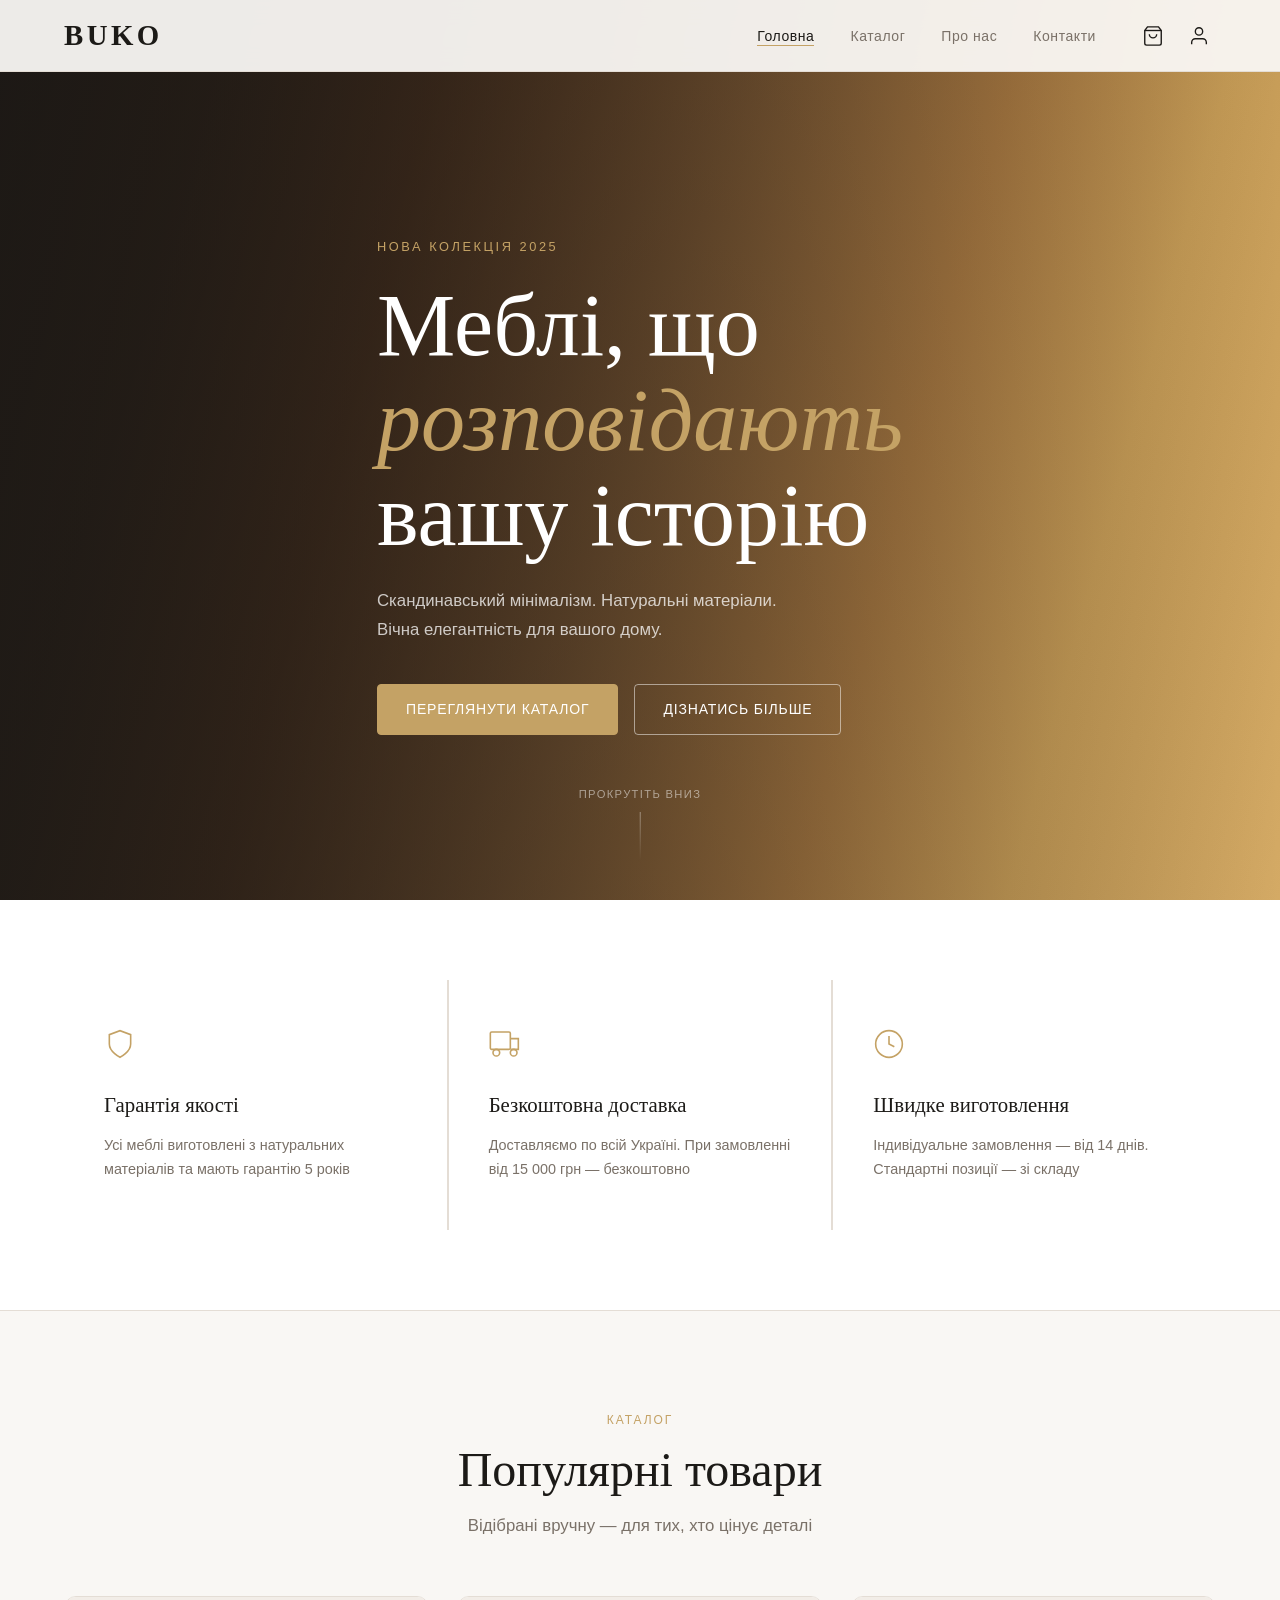
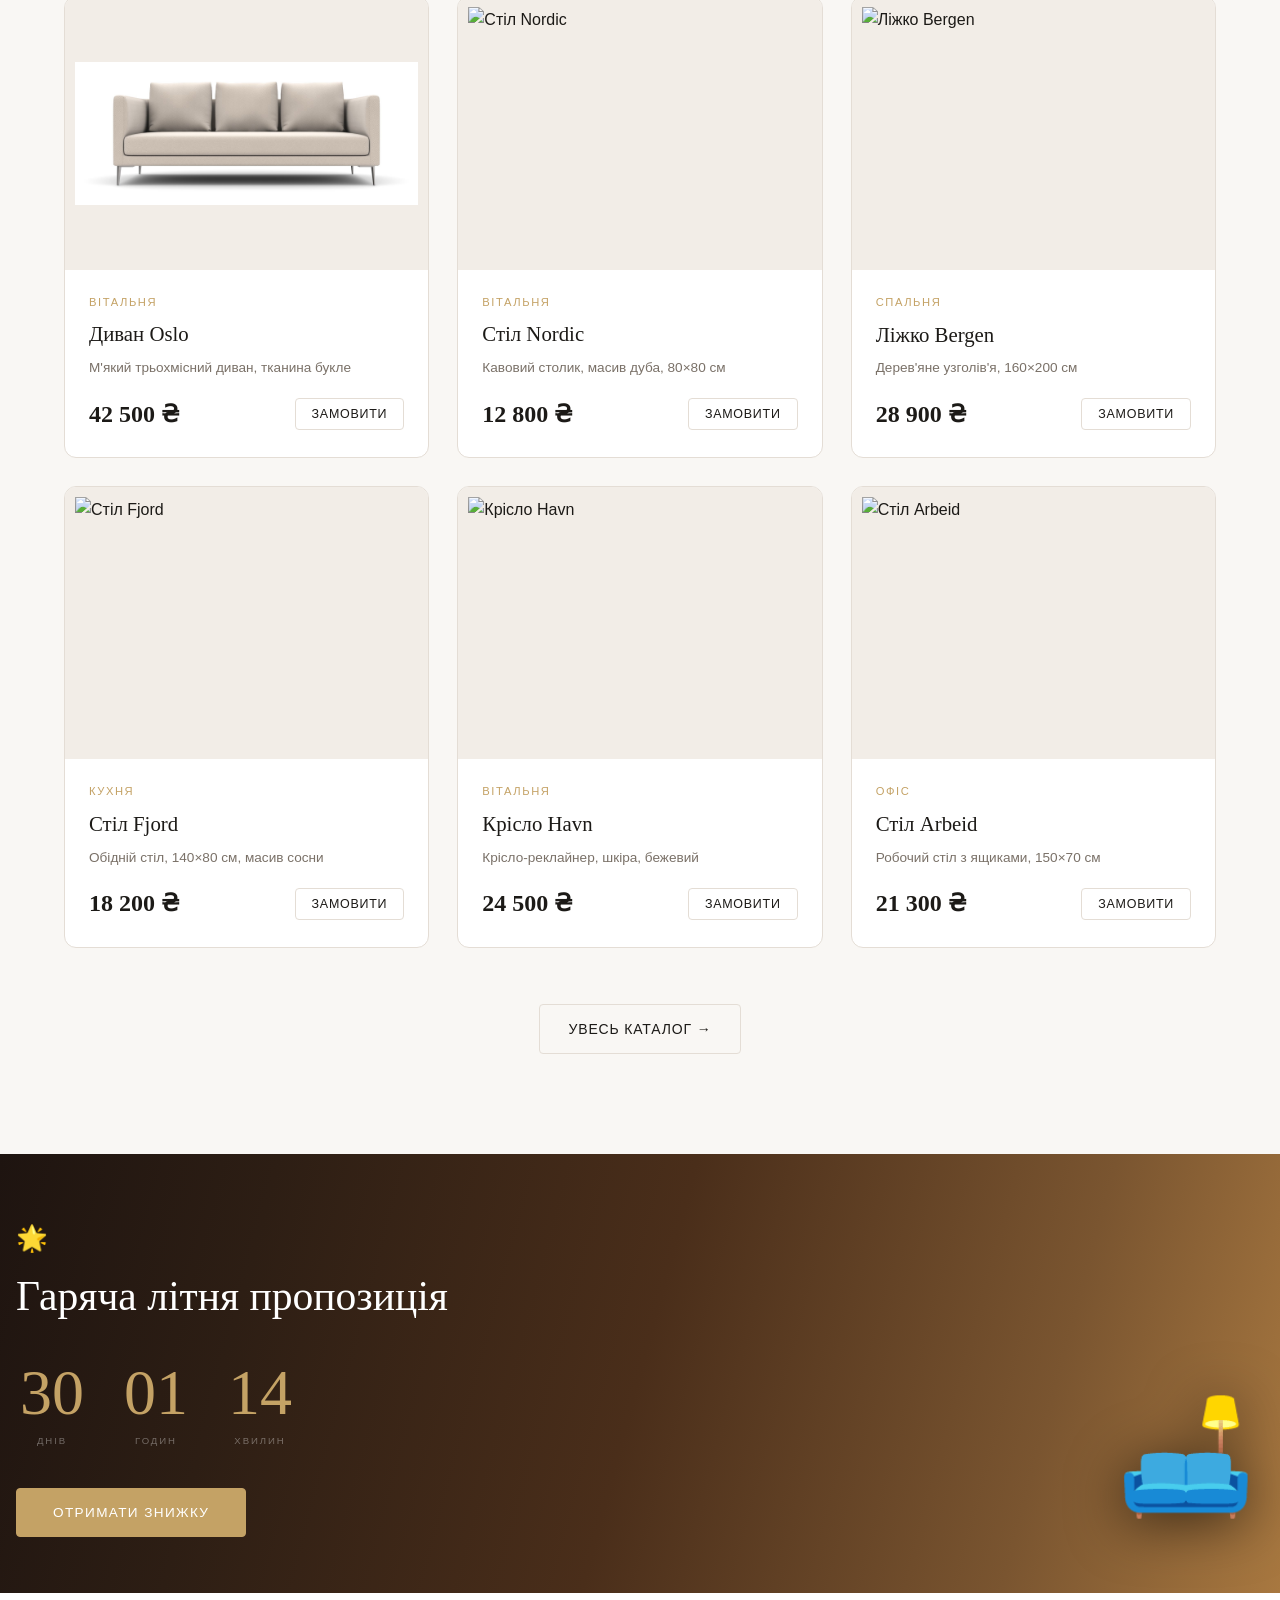
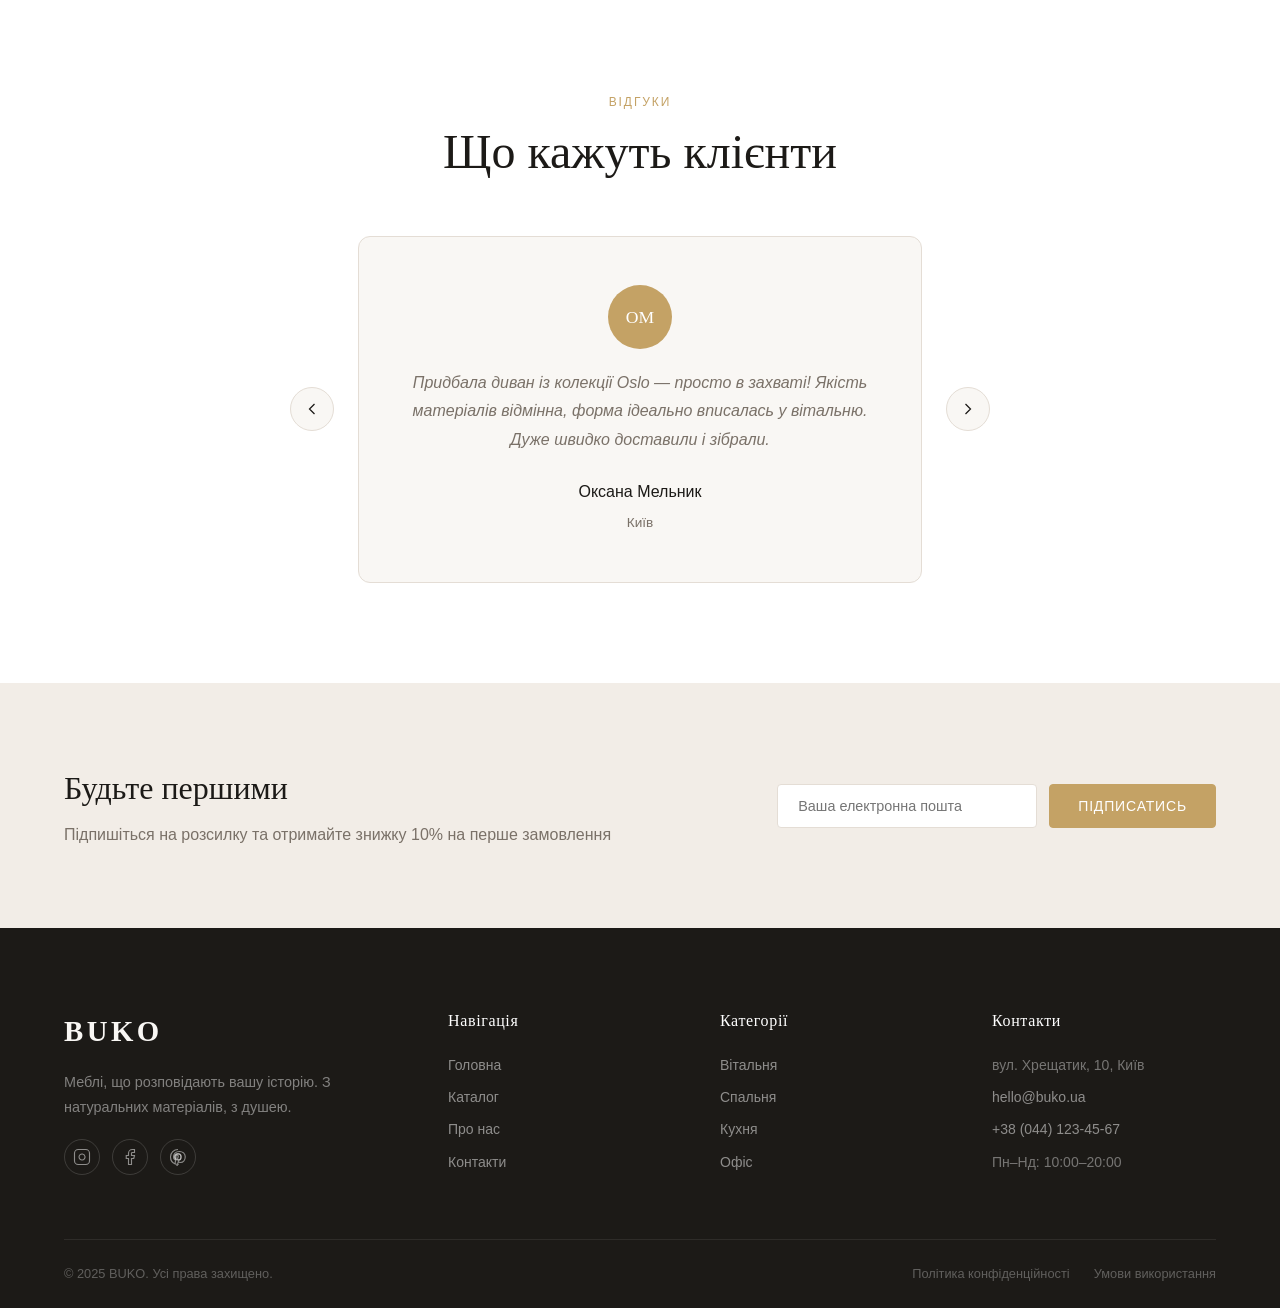
==== commit 45aaf2a1: "Create page catalog" ====
--- a/index.html
+++ b/index.html
@@ -27,8 +27,9 @@
         </ul>
       </nav>
       <div class="header__actions">
-        <button class="btn-icon" onclick="openModal()" title="Кошик">
+        <button class="btn-icon" onclick="openCart()" title="Кошик" style="position:relative;">
           <svg width="22" height="22" viewBox="0 0 24 24" fill="none" stroke="currentColor" stroke-width="1.5"><path d="M6 2L3 6v14a2 2 0 002 2h14a2 2 0 002-2V6l-3-4z"/><line x1="3" y1="6" x2="21" y2="6"/><path d="M16 10a4 4 0 01-8 0"/></svg>
+          <span id="cartBadge" style="display:none; position:absolute; top:-6px; right:-6px; background:#C4A265; color:#fff; font-size:0.65rem; font-weight:700; width:18px; height:18px; border-radius:50%; align-items:center; justify-content:center;">0</span>
         </button>
         <button class="btn-icon" id="account-btn" title="Особистий кабінет">
           <svg width="22" height="22" viewBox="0 0 24 24" fill="none" stroke="currentColor" stroke-width="1.5"><path d="M20 21v-2a4 4 0 00-4-4H8a4 4 0 00-4 4v2"/><circle cx="12" cy="7" r="4"/></svg>
@@ -110,20 +111,18 @@
   </section>
 
   <!-- BANNER -->
-  <section class="banner">
-    <div class="banner__inner">
-      <div class="banner__text">
-        <p class="banner__label">Спеціальна пропозиція</p>
-        <h2 class="banner__title">Знижки до <span>30%</span><br>на весняну колекцію</h2>
-        <p class="banner__desc">Пропозиція діє до кінця місяця. Не пропустіть нагоду оновити свій інтер'єр.</p>
-        <div class="countdown" id="countdown"></div>
-        <a href="products.html" class="btn btn--primary">Переглянути акції</a>
-      </div>
-      <div class="banner__visual">
-        <div class="banner__shape"></div>
-      </div>
-    </div>
-  </section>
+<section class="banner">
+  <div class="banner__inner">
+    <p class="banner__label">🌟</p>
+    <h2 class="banner__title">Гаряча літня пропозиція</h2>
+    <div class="countdown" id="countdown"></div>
+    <button class="btn btn--primary" id="discountBtn"
+      onclick="toggleDiscount(); this.textContent = discountActive ? '✓ ЗНИЖКУ АКТИВОВАНО!' : 'ОТРИМАТИ ЗНИЖКУ';">
+      ОТРИМАТИ ЗНИЖКУ
+    </button>
+    <div class="banner__visual">🛋️</div>
+  </div>
+</section>
 
   <!-- TESTIMONIALS -->
   <section class="testimonials">
@@ -289,6 +288,22 @@
     </form>
   </div>
 </div>
+<div class="modal-overlay" id="cartOverlay" onclick="closeCart(this)">
+  <div class="modal" onclick="event.stopPropagation()">
+    <button class="modal__close" onclick="closeCart()">
+      <svg width="20" height="20" viewBox="0 0 24 24" fill="none" stroke="currentColor" stroke-width="1.5"><line x1="18" y1="6" x2="6" y2="18"/><line x1="6" y1="6" x2="18" y2="18"/></svg>
+    </button>
+    <h2 class="modal__title">Ваші товари</h2>
+    <div class="cart-list" id="cartList"></div>
+    <div class="cart-footer">
+      <div class="cart-total">
+        <span>Загальна сума:</span>
+        <strong id="cartTotal">0 ₴</strong>
+      </div>
+      <button class="btn btn--primary btn--full" onclick="checkoutCart()">ЗАМОВИТИ</button>
+    </div>
+  </div>
+</div>
   <script src="assets/js/main.js"></script>
 </body>
 </html>
--- a/assets/css/style.css
+++ b/assets/css/style.css
@@ -209,26 +209,10 @@
 .hero__bg {
   position: absolute;
   inset: 0;
-  background:
-    linear-gradient(135deg, #3d2b1f 0%, #6b4c30 40%, #8b6840 70%, #b08050 100%);
-}
-
-/* Decorative wood-grain texture via CSS */
-.hero__bg::before {
-  content: '';
-  position: absolute;
-  inset: 0;
-  background-image:
-    repeating-linear-gradient(
-      93deg,
-      transparent 0px, transparent 2px,
-      rgba(255,255,255,0.015) 2px, rgba(255,255,255,0.015) 4px
-    ),
-    repeating-linear-gradient(
-      3deg,
-      transparent 0px, transparent 40px,
-      rgba(0,0,0,0.04) 40px, rgba(0,0,0,0.04) 41px
-    );
+  background: linear-gradient(105deg,
+    #1e1410 0%, #2d1e14 15%, #4a2e1a 30%,
+    #7a5530 50%, #a87840 68%, #c49a55 82%, #d4aa65 100%
+  );
 }
 
 .hero__overlay {
@@ -415,95 +399,67 @@
 }
 
 /* === BANNER === */
-.banner {
-  background: var(--bg-dark);
-  overflow: hidden;
-  padding: 0;
-}
+.banner { background: linear-gradient(105deg,
+    #1e1410 0%, #2d1e14 20%, #4a2e1a 50%,
+    #7a5530 80%, #a87840 100%
+  ); }
 .banner__inner {
-  max-width: 1200px;
-  margin: 0 auto;
-  padding: 0 24px;
-  display: grid;
-  grid-template-columns: 1fr 1fr;
-  min-height: 480px;
-  align-items: center;
-}
-.banner__text { padding: 80px 0; }
-.banner__label {
-  font-size: 0.75rem;
-  letter-spacing: 0.2em;
-  text-transform: uppercase;
-  color: var(--accent);
-  margin-bottom: 20px;
-}
+  padding: 64px 16px 56px;
+  display: flex;
+  flex-direction: column;
+  position: relative;
+  min-height: 380px;
+}
+.banner__label { font-size: 1.6rem; color: var(--accent); margin-bottom: 14px; }
 .banner__title {
   font-family: var(--font-display);
-  font-size: clamp(2rem, 4vw, 3rem);
+  font-size: 2.6rem;
   font-weight: 300;
   color: var(--white);
-  margin-bottom: 16px;
-  line-height: 1.2;
-}
-.banner__title span { color: var(--accent); font-style: italic; }
-.banner__desc { color: rgba(255,255,255,0.55); font-size: 0.95rem; margin-bottom: 36px; line-height: 1.7; }
-
-.countdown {
-  display: flex;
-  gap: 24px;
-  margin-bottom: 36px;
-  flex-wrap: wrap;
-}
+  margin-bottom: 40px;
+  line-height: 1.15;
+  max-width: 600px;
+}
+.banner__desc { display: none; }
+.countdown { display: flex; gap: 32px; margin-bottom: 40px; flex-wrap: wrap; }
 .countdown__item { text-align: center; }
 .countdown__num {
   display: block;
   font-family: var(--font-display);
-  font-size: 3rem;
-  font-weight: 600;
+  font-size: 4rem;
+  font-weight: 400;
   color: var(--accent);
   line-height: 1;
-  min-width: 60px;
+  min-width: 72px;
 }
 .countdown__label {
-  font-size: 0.65rem;
+  font-size: 0.6rem;
+  letter-spacing: 0.2em;
+  text-transform: uppercase;
+  color: rgba(255,255,255,0.35);
+  margin-top: 8px;
+  display: block;
+}
+.banner__inner .btn--primary {
+  width: auto;
+  align-self: flex-start;
+  padding: 16px 36px;
+  font-size: 0.85rem;
   letter-spacing: 0.1em;
   text-transform: uppercase;
-  color: rgba(255,255,255,0.4);
-  margin-top: 4px;
 }
 
 .banner__visual {
-  display: flex;
-  align-items: center;
-  justify-content: center;
-  height: 100%;
-  position: relative;
-}
-.banner__shape {
-  width: 320px;
-  height: 320px;
-  border-radius: 50%;
-  background: radial-gradient(circle at 40% 40%, rgba(196,162,101,0.25), rgba(196,162,101,0.05));
-  border: 1px solid rgba(196,162,101,0.2);
-  position: relative;
-}
-.banner__shape::before {
-  content: '';
   position: absolute;
-  top: 50%; left: 50%;
-  transform: translate(-50%,-50%);
-  width: 60%;
-  height: 60%;
-  border-radius: 50%;
-  border: 1px solid rgba(196,162,101,0.3);
-}
-.banner__shape::after {
-  content: '🪑';
-  position: absolute;
-  top: 50%; left: 50%;
-  transform: translate(-50%,-50%);
-  font-size: 5rem;
-}
+  right: 24px;
+  bottom: 80px;
+  font-size: 7rem;
+  line-height: 1;
+  filter: drop-shadow(0 8px 28px rgba(0,0,0,0.6));
+  pointer-events: none;
+  user-select: none;
+}
+.banner__shape { display: none; }
 
 /* === TESTIMONIALS === */
 .testimonials { padding: 100px 0; background: var(--white); }
@@ -929,6 +885,109 @@
 .reveal.visible {
   opacity: 1;
   transform: translateY(0);
+}
+
+.product-card__old-price {
+  font-size: 0.82rem;
+  color: var(--text-muted);
+  text-decoration: line-through;
+  display: block;
+}
+.product-card__price--sale { color: #C4A265; }
+.product-card__badge {
+  position: absolute; top: 12px; left: 12px;
+  background: #C4A265; color: #fff;
+  font-size: 0.72rem; font-weight: 700;
+  padding: 4px 10px; border-radius: 4px;
+  text-transform: uppercase; z-index: 2;
+}
+
+/* === CART === */
+.cart-list {
+  display: grid;
+  grid-template-columns: 1fr 1fr;
+  gap: 12px;
+  margin: 20px 0;
+  max-height: 320px;
+  overflow-y: auto;
+}
+.cart-item {
+  display: flex;
+  flex-direction: column;
+  align-items: center;
+  gap: 8px;
+  padding: 16px 12px;
+  border: 1px solid var(--border);
+  border-radius: var(--radius-lg);
+  text-align: center;
+  position: relative;
+}
+.cart-item__emoji { font-size: 2.5rem; }
+.cart-item__info { display: flex; flex-direction: column; gap: 3px; }
+.cart-item__name { font-size: 0.82rem; font-weight: 500; }
+.cart-item__price { font-family: var(--font-display); font-size: 1.1rem; color: var(--accent); }
+.cart-item__qty {
+  display: flex;
+  align-items: center;
+  gap: 8px;
+  font-size: 0.9rem;
+}
+.cart-item__qty button {
+  width: 24px; height: 24px;
+  border: 1px solid var(--border);
+  background: none;
+  border-radius: 50%;
+  cursor: pointer;
+  font-size: 1rem;
+  display: flex; align-items: center; justify-content: center;
+  transition: all var(--transition);
+}
+.cart-item__qty button:hover { background: var(--accent); color: #fff; border-color: var(--accent); }
+.cart-item__remove {
+  position: absolute;
+  top: 6px; right: 6px;
+  background: none;
+  border: none;
+  font-size: 0.7rem;
+  color: var(--text-muted);
+  cursor: pointer;
+  padding: 2px 4px;
+}
+.cart-item__remove:hover { color: var(--text); }
+.cart-empty { text-align: center; color: var(--text-muted); padding: 40px 0; font-size: 0.9rem; }
+.cart-footer { border-top: 1px solid var(--border); padding-top: 16px; }
+.cart-total {
+  display: flex;
+  justify-content: space-between;
+  align-items: center;
+  margin-bottom: 16px;
+  font-size: 0.9rem;
+}
+.cart-total strong { font-family: var(--font-display); font-size: 1.4rem; color: var(--accent); }
+
+.product-card__emoji {
+  display: flex;
+  align-items: center;
+  justify-content: center;
+  width: 100%;
+  height: 200px;     
+  overflow: hidden;    
+  border-radius: 8px;   
+  margin-bottom: 15px;
+  background: #fdfcfb;  
+}
+
+.product-card__img {
+  width: 100%;
+  height: 100%;
+  object-fit: contain;  
+  padding: 10px;        
+  transition: transform var(--transition);
+}
+
+/* Ефект легкого збільшення фото при наведенні на картку */
+.product-card:hover .product-card__img {
+  transform: scale(1.05);
 }
 
 /* === MOBILE RESPONSIVE === */
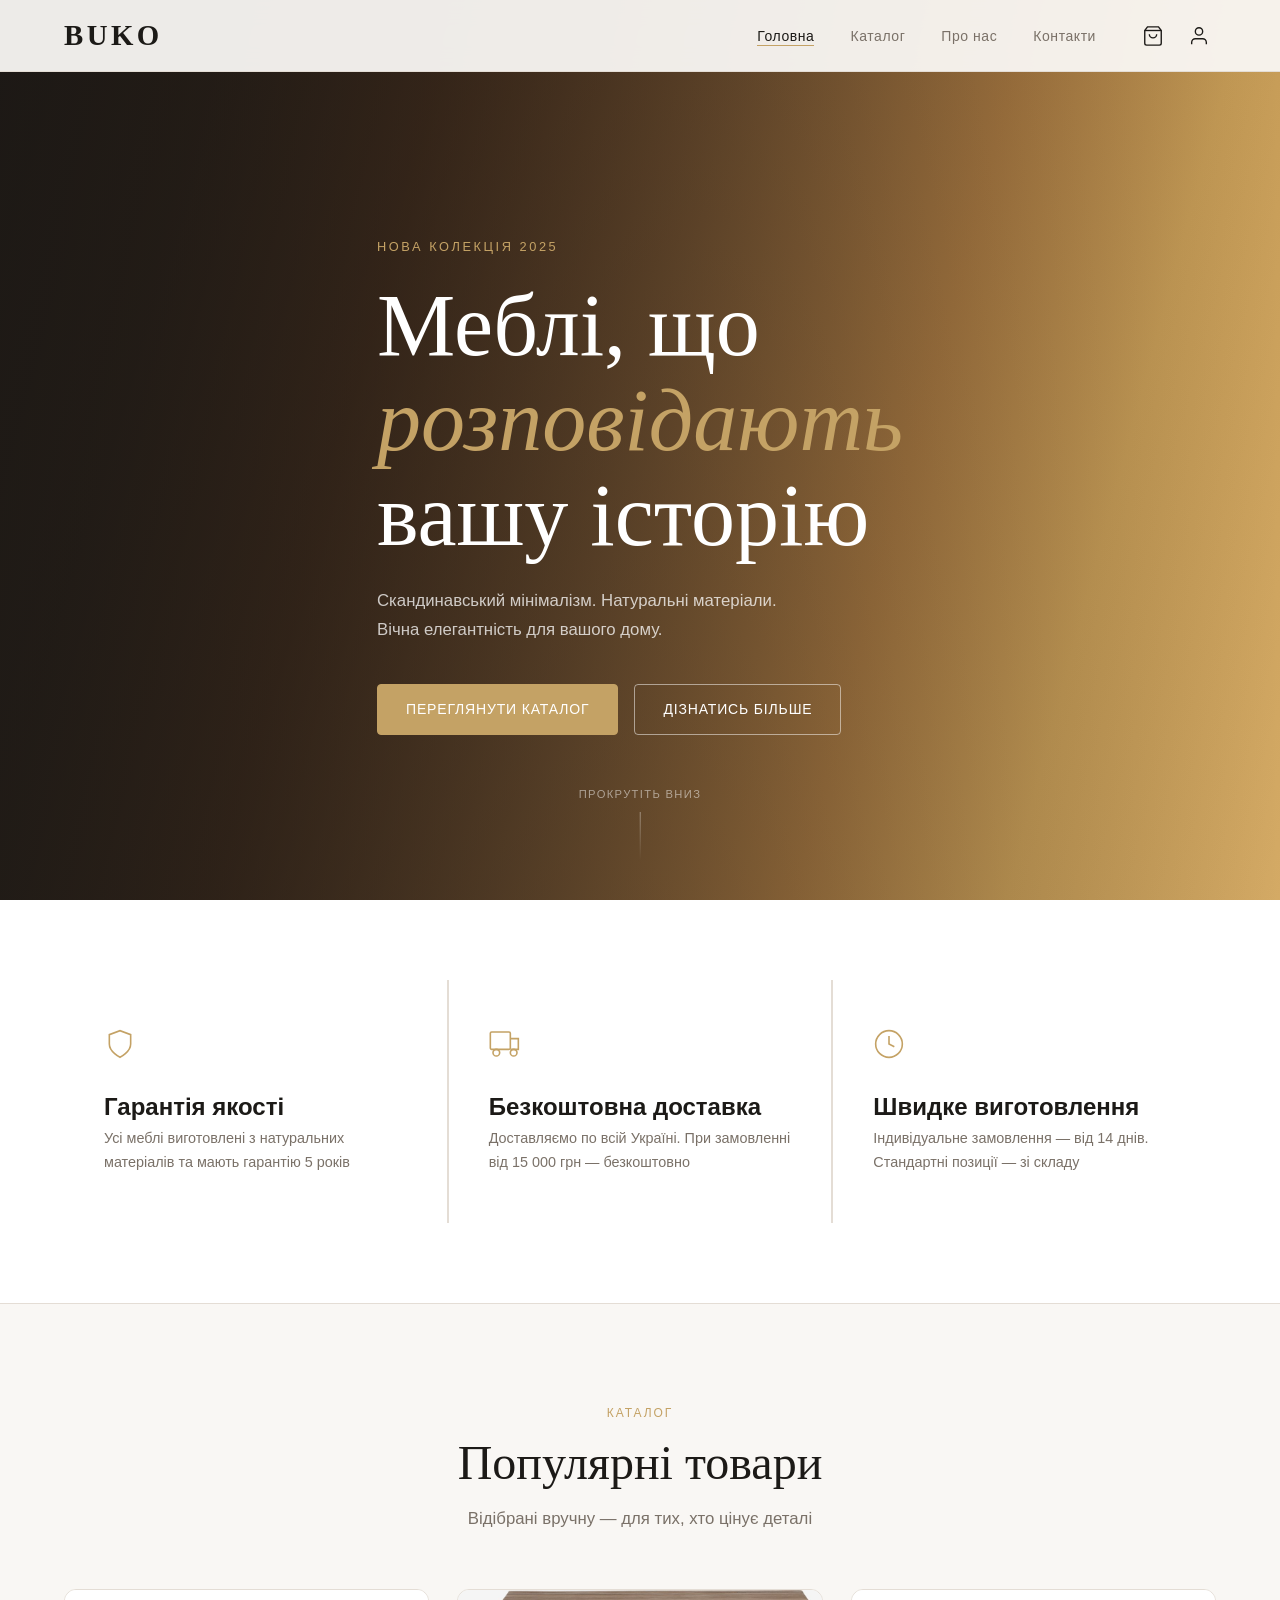
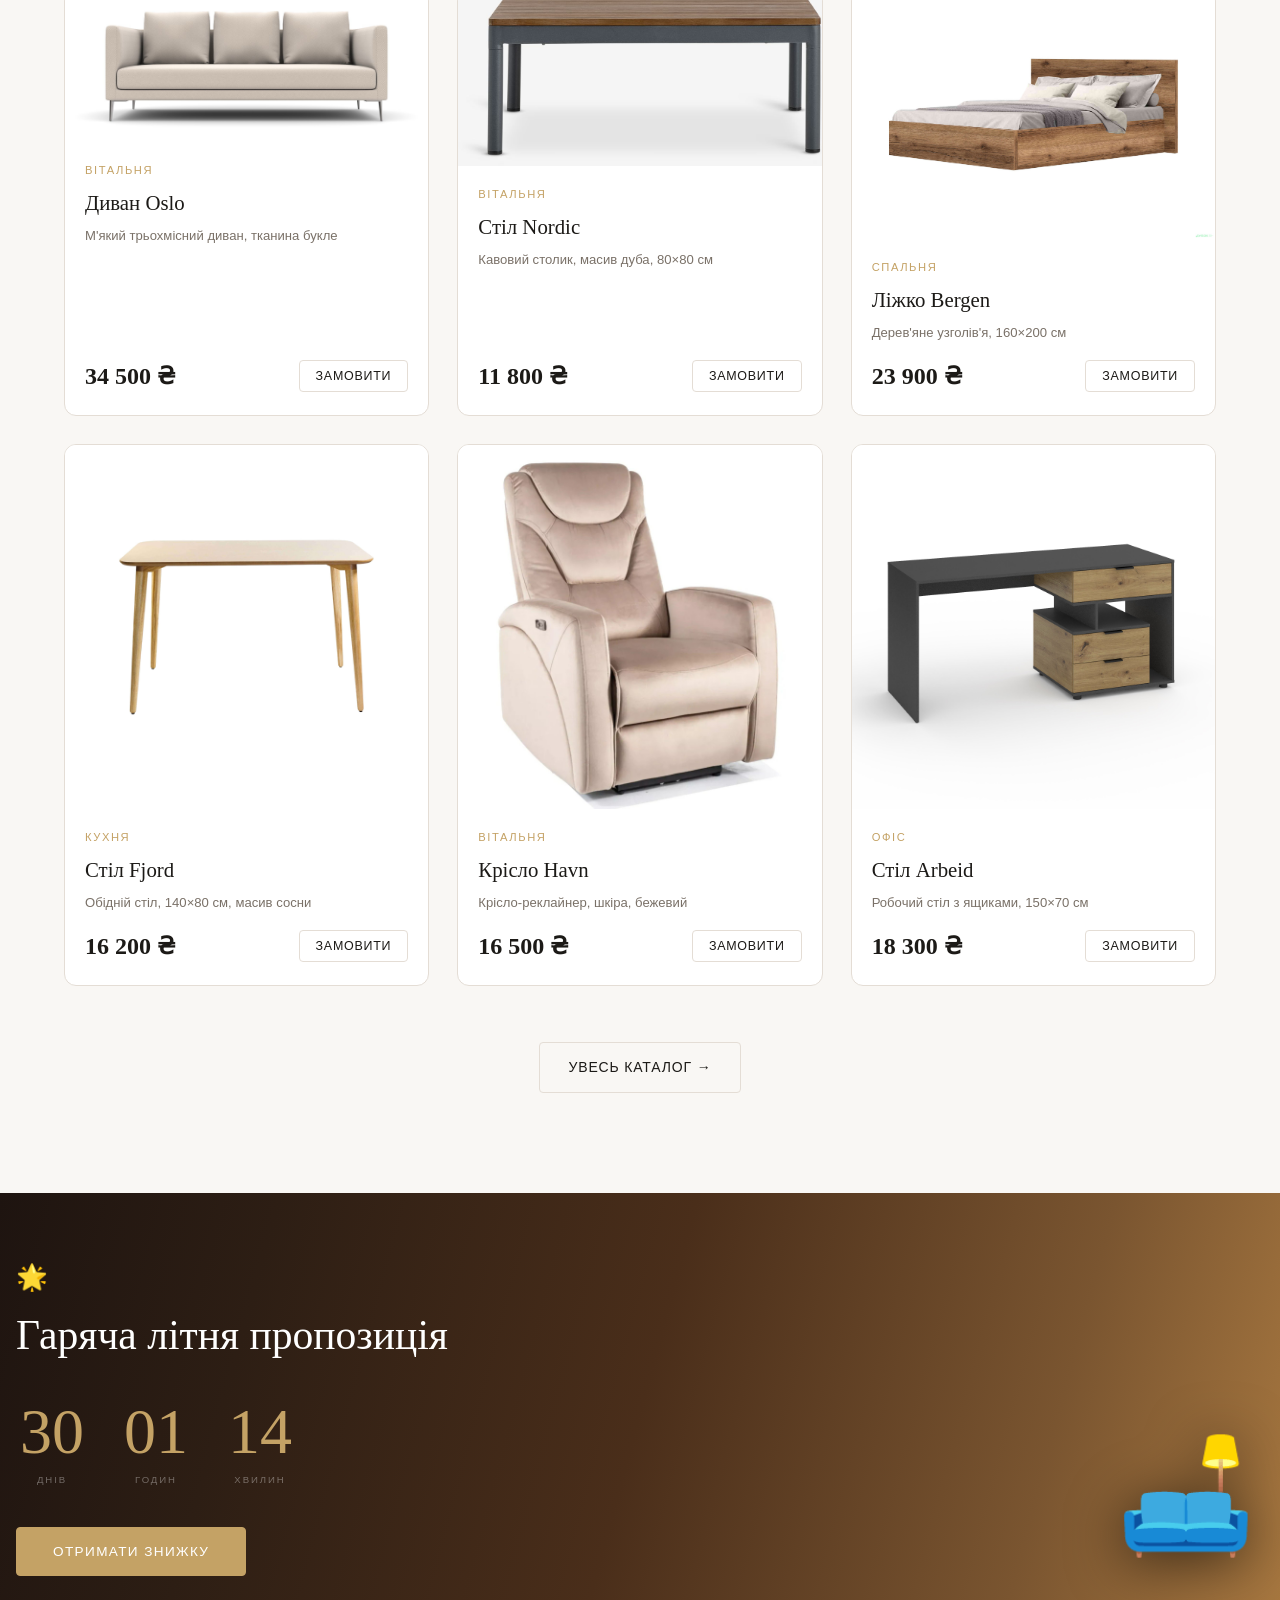
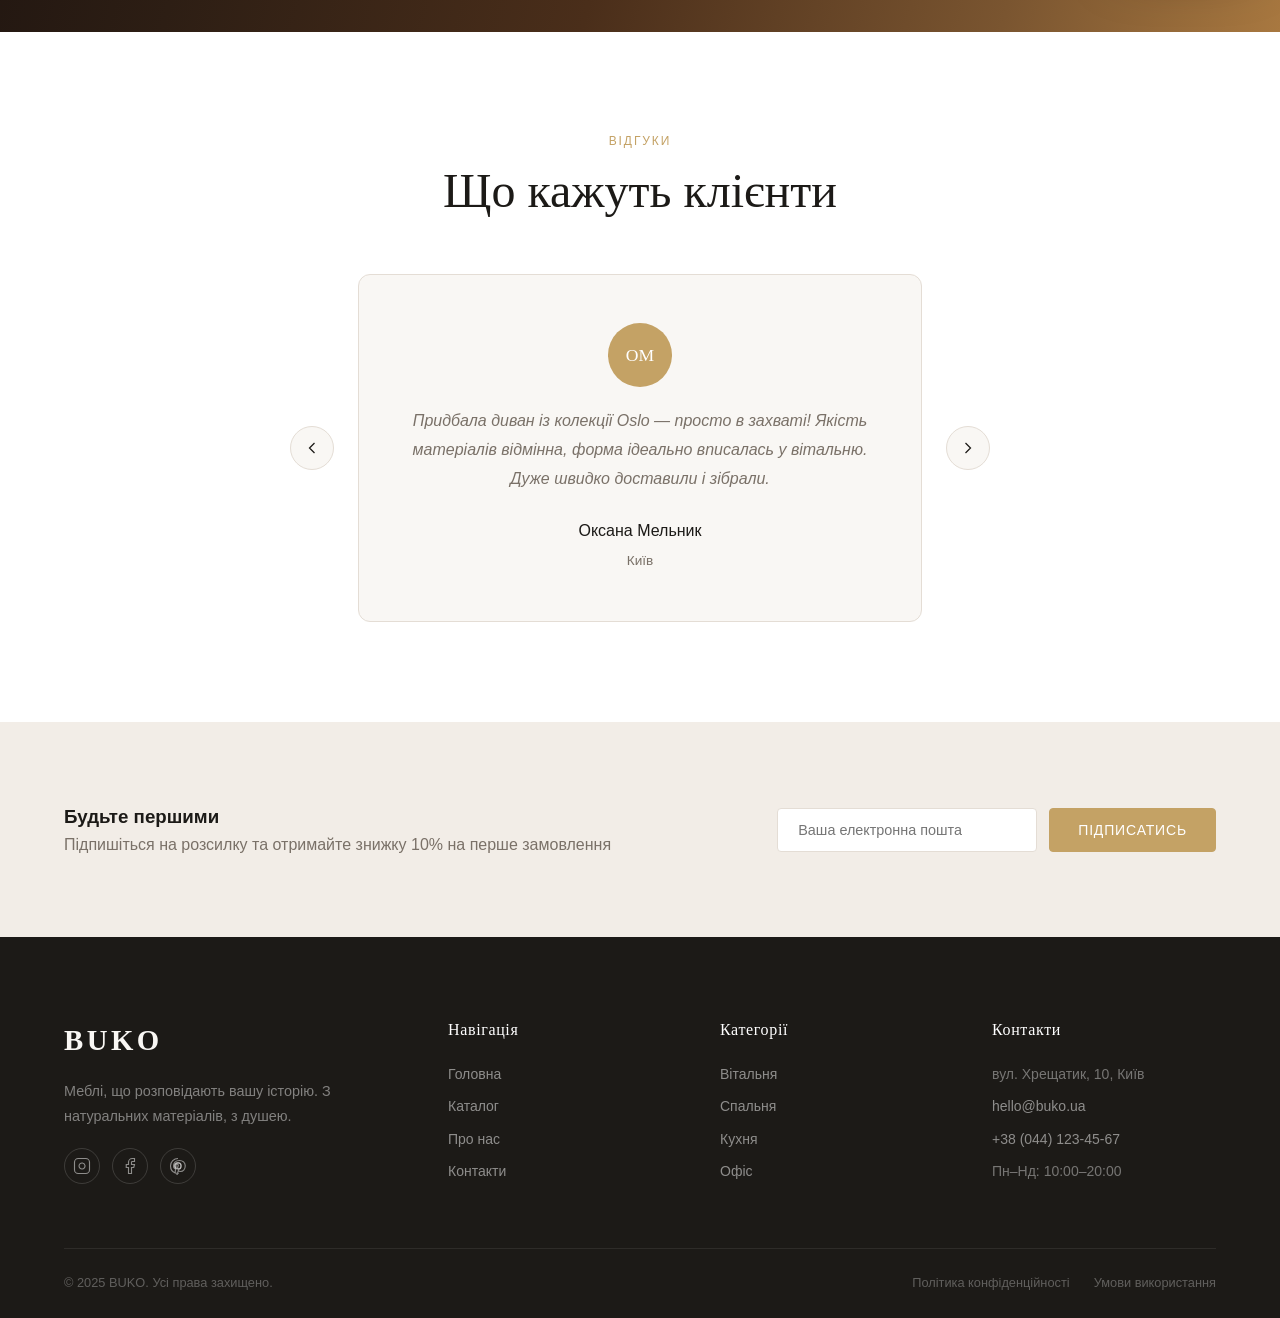
==== commit 1002e73c: "Create page contacts, add 9 goods in catalog, add shoping cart, add authorization, add summer sale, " ====
--- a/index.html
+++ b/index.html
@@ -6,7 +6,6 @@
   <meta name="viewport" content="width=device-width, initial-scale=1, minimum-scale=1">
   <meta name="description" content="BUKO — магазин сучасних меблів. Якісні меблі для вашого дому.">
   <title>BUKO — Магазин меблів</title>
-  <link rel="icon" type="image/png" href="data:image/svg+xml,<svg xmlns='http://www.w3.org/2000/svg' viewBox='0 0 100 100'><text y='.9em' font-size='90'>🪑</text></svg>">
   <link rel="preconnect" href="https://fonts.googleapis.com">
   <link rel="preconnect" href="https://fonts.gstatic.com" crossorigin>
   <link href="https://fonts.googleapis.com/css2?family=Cormorant+Garamond:ital,wght@0,300;0,400;0,600;1,300;1,400&family=DM+Sans:wght@300;400;500&display=swap" rel="stylesheet">
@@ -74,21 +73,21 @@
           <div class="feature-card__icon">
             <svg width="32" height="32" viewBox="0 0 24 24" fill="none" stroke="currentColor" stroke-width="1.2"><path d="M12 22s8-4 8-10V5l-8-3-8 3v7c0 6 8 10 8 10z"/></svg>
           </div>
-          <h3>Гарантія якості</h3>
+          <h2>Гарантія якості</h2>
           <p>Усі меблі виготовлені з натуральних матеріалів та мають гарантію 5 років</p>
         </div>
         <div class="feature-card">
           <div class="feature-card__icon">
             <svg width="32" height="32" viewBox="0 0 24 24" fill="none" stroke="currentColor" stroke-width="1.2"><rect x="1" y="3" width="15" height="13" rx="1"/><path d="M16 8h6v8H16"/><circle cx="5.5" cy="18.5" r="2.5"/><circle cx="18.5" cy="18.5" r="2.5"/></svg>
           </div>
-          <h3>Безкоштовна доставка</h3>
+          <h2>Безкоштовна доставка</h2>
           <p>Доставляємо по всій Україні. При замовленні від 15 000 грн — безкоштовно</p>
         </div>
         <div class="feature-card">
           <div class="feature-card__icon">
             <svg width="32" height="32" viewBox="0 0 24 24" fill="none" stroke="currentColor" stroke-width="1.2"><path d="M12 22C6.477 22 2 17.523 2 12S6.477 2 12 2s10 4.477 10 10-4.477 10-10 10z"/><path d="M12 6v6l4 2"/></svg>
           </div>
-          <h3>Швидке виготовлення</h3>
+          <h2>Швидке виготовлення</h2>
           <p>Індивідуальне замовлення — від 14 днів. Стандартні позиції — зі складу</p>
         </div>
       </div>
@@ -100,7 +99,7 @@
     <div class="container">
       <div class="section-header">
         <p class="section-label">Каталог</p>
-        <h2 class="section-title">Популярні товари</h2>
+        <h3 class="section-title">Популярні товари</h3>
         <p class="section-desc">Відібрані вручну — для тих, хто цінує деталі</p>
       </div>
       <div class="products-grid" id="productsList"></div>
@@ -114,7 +113,7 @@
 <section class="banner">
   <div class="banner__inner">
     <p class="banner__label">🌟</p>
-    <h2 class="banner__title">Гаряча літня пропозиція</h2>
+    <h3 class="banner__title">Гаряча літня пропозиція</h3>
     <div class="countdown" id="countdown"></div>
     <button class="btn btn--primary" id="discountBtn"
       onclick="toggleDiscount(); this.textContent = discountActive ? '✓ ЗНИЖКУ АКТИВОВАНО!' : 'ОТРИМАТИ ЗНИЖКУ';">
@@ -129,7 +128,7 @@
     <div class="container">
       <div class="section-header">
         <p class="section-label">Відгуки</p>
-        <h2 class="section-title">Що кажуть клієнти</h2>
+        <h3 class="section-title">Що кажуть клієнти</h3>
       </div>
       <div class="testimonials__slider">
         <button class="slider-btn slider-btn--prev" id="prevBtn">
@@ -167,7 +166,7 @@
     <div class="container">
       <div class="newsletter__inner">
         <div class="newsletter__text">
-          <h2>Будьте першими</h2>
+          <h3>Будьте першими</h3>
           <p>Підпишіться на розсилку та отримайте знижку 10% на перше замовлення</p>
         </div>
         <div class="newsletter__form">
@@ -246,7 +245,7 @@
       <button class="modal__close" onclick="closeModal()">
         <svg width="20" height="20" viewBox="0 0 24 24" fill="none" stroke="currentColor" stroke-width="1.5"><line x1="18" y1="6" x2="6" y2="18"/><line x1="6" y1="6" x2="18" y2="18"/></svg>
       </button>
-      <h2 class="modal__title">Зв'яжіться з нами</h2>
+      <h3 class="modal__title">Зв'яжіться з нами</h3>
       <p class="modal__sub">Залиште заявку і ми передзвонимо протягом 30 хвилин</p>
       <div class="modal__form">
         <div class="form-group">
@@ -270,7 +269,7 @@
   <div class="modal">
     <button class="modal__close" id="close-auth-btn">&times;</button>
     
-    <h3 class="modal__title">Вхід до кабінету</h3>
+    <h4 class="modal__title">Вхід до кабінету</h4>
     <p class="modal__sub">Введіть свої дані для авторизації на сайті BUKO</p>
     
     <form id="auth-form">
@@ -293,7 +292,7 @@
     <button class="modal__close" onclick="closeCart()">
       <svg width="20" height="20" viewBox="0 0 24 24" fill="none" stroke="currentColor" stroke-width="1.5"><line x1="18" y1="6" x2="6" y2="18"/><line x1="6" y1="6" x2="18" y2="18"/></svg>
     </button>
-    <h2 class="modal__title">Ваші товари</h2>
+    <h4 class="modal__title">Ваші товари</h4>
     <div class="cart-list" id="cartList"></div>
     <div class="cart-footer">
       <div class="cart-total">
--- a/assets/css/style.css
+++ b/assets/css/style.css
@@ -337,6 +337,8 @@
   overflow: hidden;
   transition: transform var(--transition), box-shadow var(--transition), opacity var(--transition);
   cursor: pointer;
+  display: flex;
+  flex-direction: column;
 }
 .product-card:hover {
   transform: translateY(-4px);
@@ -357,7 +359,12 @@
   transition: transform var(--transition);
 }
 .product-card:hover .product-card__visual { transform: scale(1.04); }
-.product-card__body { padding: 24px; }
+.product-card__body {
+  padding: 20px;
+  display: flex;
+  flex-direction: column;
+  flex: 1;
+}
 .product-card__cat {
   font-size: 0.7rem;
   letter-spacing: 0.14em;
@@ -371,7 +378,12 @@
   font-weight: 400;
   margin-bottom: 6px;
 }
-.product-card__desc { font-size: 0.85rem; color: var(--text-muted); margin-bottom: 16px; }
+.product-card__desc {
+  font-size: 0.82rem;
+  color: var(--text-muted);
+  margin-bottom: 14px;
+  flex: 1;
+}
 .product-card__footer { display: flex; align-items: center; justify-content: space-between; }
 .product-card__price {
   font-family: var(--font-display);
@@ -988,6 +1000,13 @@
 /* Ефект легкого збільшення фото при наведенні на картку */
 .product-card:hover .product-card__img {
   transform: scale(1.05);
+}
+
+.cart-item__img {
+  width: 80px;
+  height: 60px;
+  object-fit: cover;
+  border-radius: var(--radius);
 }
 
 /* === MOBILE RESPONSIVE === */
